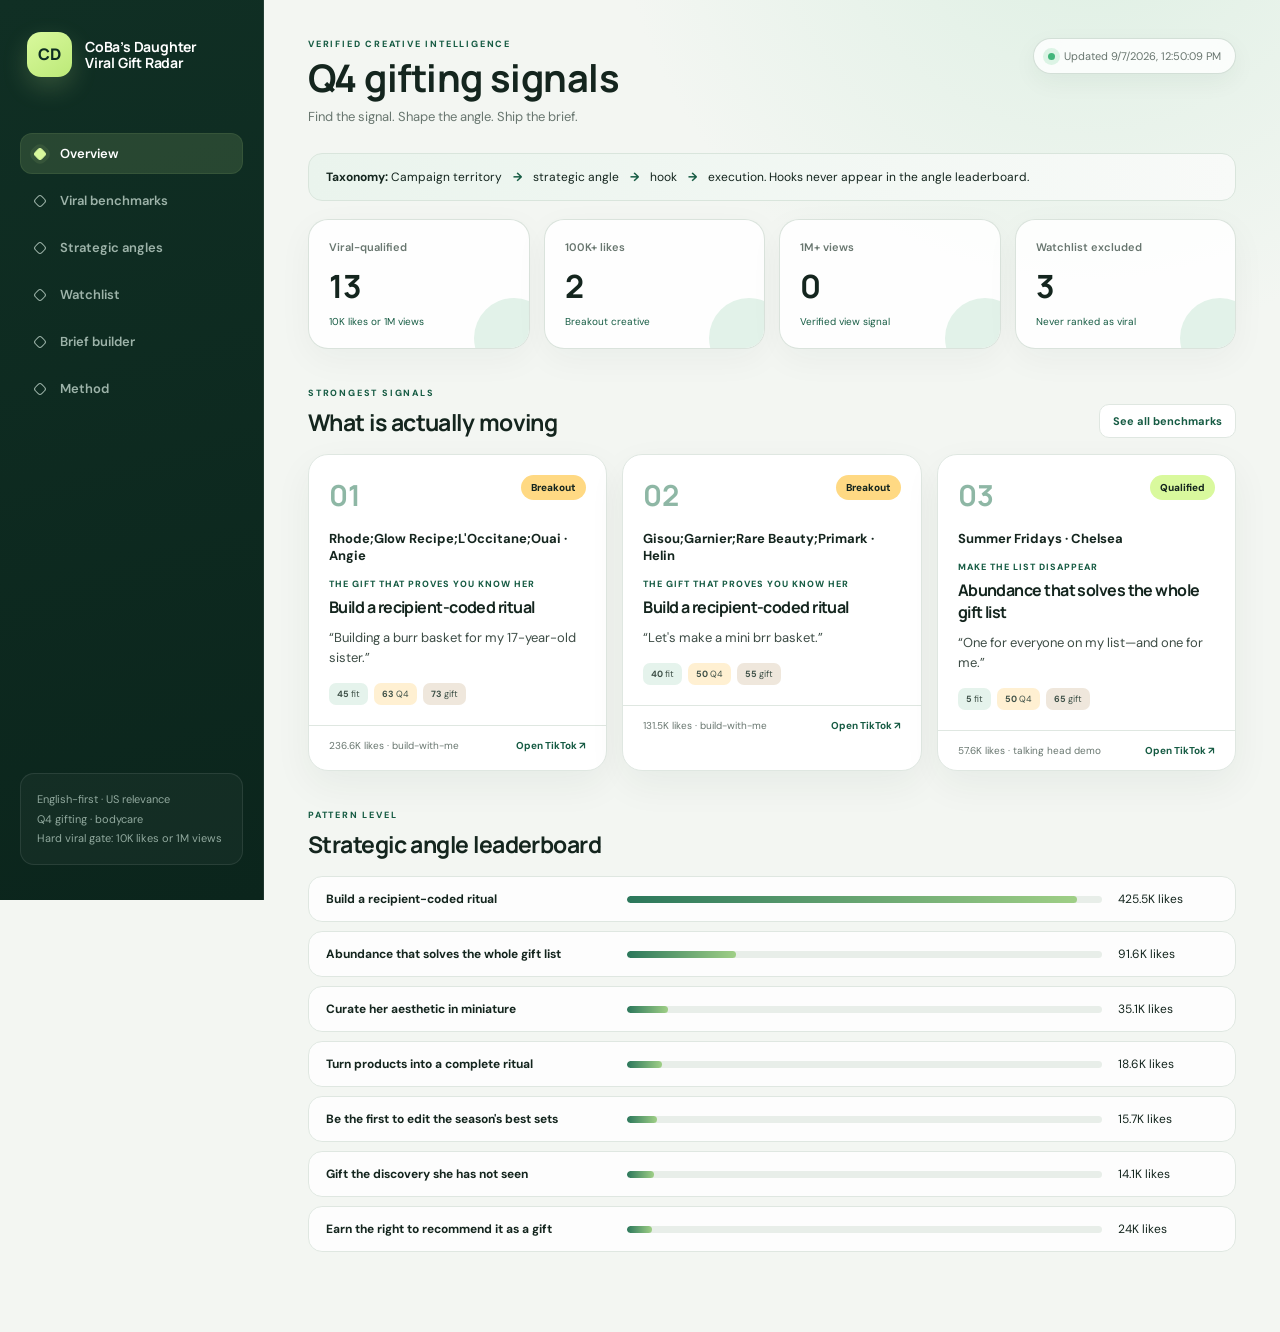
==== web/static/index.html @ 05025baf "Add all three CoBa gifting products" ====
<!doctype html>
<html lang="en">
<head>
  <meta charset="UTF-8"><meta name="viewport" content="width=device-width,initial-scale=1">
  <meta name="description" content="Verified Q4 gifting signals for CoBa's Daughter">
  <title>CoBa's Daughter Viral Gift Radar</title>
  <link rel="preconnect" href="https://fonts.googleapis.com"><link rel="preconnect" href="https://fonts.gstatic.com" crossorigin>
  <link href="https://fonts.googleapis.com/css2?family=DM+Sans:wght@400;500;600;700&family=Manrope:wght@500;600;700&display=swap" rel="stylesheet">
  <link rel="stylesheet" href="styles.css">
</head>
<body><div class="shell">
  <aside><div class="brand-mark"><span>CD</span><strong>CoBa’s Daughter<br>Viral Gift Radar</strong></div>
    <nav>
      <button class="nav-item active" data-view="overview">Overview</button>
      <button class="nav-item" data-view="videos">Viral benchmarks</button>
      <button class="nav-item" data-view="angles">Strategic angles</button>
      <button class="nav-item" data-view="watchlist">Watchlist</button>
      <button class="nav-item" data-view="briefs">Brief builder</button>
      <button class="nav-item" data-view="quality">Method</button>
    </nav>
    <p class="side-note">English-first · US relevance<br>Q4 gifting · bodycare<br>Hard viral gate: 10K likes or 1M views</p>
  </aside>
  <main><header><div><p class="eyebrow">Verified creative intelligence</p><h1 id="page-title">Q4 gifting signals</h1><p class="header-note">Find the signal. Shape the angle. Ship the brief.</p></div><div class="freshness"><span class="pulse"></span><span id="updated">Updating…</span></div></header>
    <div id="fixture-warning" class="warning hidden">Demo fixture data is active. Do not treat it as live evidence.</div>
    <section id="overview" class="view active">
      <div class="definition"><b>Taxonomy:</b> Campaign territory <span>→</span> strategic angle <span>→</span> hook <span>→</span> execution. Hooks never appear in the angle leaderboard.</div>
      <div id="kpis" class="kpis"></div>
      <div class="section-head"><div><p class="eyebrow">Strongest signals</p><h2>What is actually moving</h2></div><button class="ghost" data-go="videos">See all benchmarks</button></div>
      <div id="top-videos" class="video-grid"></div>
      <div class="section-head"><div><p class="eyebrow">Pattern level</p><h2>Strategic angle leaderboard</h2></div></div><div id="top-angles" class="angle-list"></div>
    </section>
    <section id="videos" class="view">
      <div class="toolbar"><input id="search" placeholder="Search brand, creator, territory, angle…"><select id="angle-filter"><option value="">All strategic angles</option></select></div>
      <div class="table-wrap"><table><thead><tr><th>Signal</th><th>Likes</th><th>Views</th><th>Brand / source</th><th>Campaign territory</th><th>Strategic angle</th><th>Hook</th><th>Execution</th><th>Fit</th><th>Q4</th></tr></thead><tbody id="video-rows"></tbody></table></div>
    </section>
    <section id="angles" class="view"><div class="section-head"><div><p class="eyebrow">Viral-qualified sources only</p><h2>Angles CoBa can adapt</h2></div></div><div id="angle-radar" class="radar-grid"></div></section>
    <section id="watchlist" class="view"><div class="warning">These posts are relevant references but did not reach 10K likes or 1M views. They are excluded from viral rankings and briefs.</div><div class="table-wrap"><table><thead><tr><th>Likes</th><th>Brand / source</th><th>Territory</th><th>Angle</th><th>Hook</th><th>Reason excluded</th></tr></thead><tbody id="watch-rows"></tbody></table></div></section>
    <section id="briefs" class="view"><div class="brief-layout"><div class="panel builder-controls"><p class="eyebrow">Brand-ready draft</p><h2>Build from a strategic angle</h2><p class="muted">Campaign-specific requirements are added only when the selected mode needs them.</p><label>Brief mode<select id="brief-mode"><option value="q4">Q4 gifting</option><option value="refill-aloe">Refill Aloe</option><option value="endless-aloe">Endless Summer · Aloe</option><option value="endless-coffee">Endless Summer · Coffee Scrub</option><option value="auto">Auto-detect from product</option></select></label><label>Product<select id="brief-product"><option value="exfoliate-3">Exfoliate &amp; Nourish · 3-Piece</option><option value="scrub-soothe-7">Scrub &amp; Soothe · 7-Piece</option><option value="bath-body-7">Bath &amp; Body Gift Basket · 7-Piece</option></select></label><div id="product-card" class="product-card"></div><label>Strategic angle<select id="brief-angle"></select></label><button id="generate-brief" class="primary">Generate creator brief</button><p class="microcopy">Output follows CoBa’s prior-brief format and uses native American English.</p></div><article id="brief-preview" class="brief-preview"><div class="empty-state"><span>✦</span><p>Choose one of the three official products and a strategic angle.</p></div></article></div></section>
    <section id="quality" class="view"><div class="section-head"><div><p class="eyebrow">Rules</p><h2>Evidence and qualification</h2></div></div><div id="quality-cards" class="quality-grid"></div><div class="panel method"><h3>Signal tiers</h3><p><b>Qualified:</b> 10K+ likes or 1M+ views. <b>Breakout:</b> 100K+ likes or 3M+ views. <b>Mega:</b> 1M+ likes or 10M+ views.</p><p>Opportunity score measures fit for CoBa’s Daughter. It cannot turn a below-threshold post into a viral benchmark.</p></div></section>
  </main>
</div><script src="data.js"></script><script src="app.js" defer></script></body></html>
---- web/static/styles.css ----
:root{
  --ink:#14251e;--muted:#68766f;--line:#dfe7e1;--paper:#f3f6f2;--surface:#fff;
  --green:#165b43;--deep:#0d2d22;--mint:#e2f2e9;--lime:#d9f99d;--amber:#ffd983;
  --shadow:0 20px 55px rgba(18,51,39,.08);--radius:20px
}
*{box-sizing:border-box}
html{scroll-behavior:smooth}
body{margin:0;background:radial-gradient(circle at 85% -10%,#dcefe2 0,transparent 26%),var(--paper);color:var(--ink);font-family:"DM Sans",Arial,sans-serif}
button,input,select{font:inherit}
.shell{display:grid;grid-template-columns:264px minmax(0,1fr);min-height:100vh}
aside{position:sticky;top:0;height:100vh;padding:28px 20px 24px;background:linear-gradient(165deg,#102f24 0%,#0b251c 100%);color:#fff;display:flex;flex-direction:column;border-right:1px solid rgba(255,255,255,.08)}
.brand-mark{display:flex;align-items:center;gap:13px;font-family:Manrope,sans-serif;line-height:1.12;padding:4px 7px}
.brand-mark span{display:grid;place-items:center;width:45px;height:45px;border-radius:14px;background:linear-gradient(145deg,var(--lime),#bce978);color:var(--deep);font-weight:800;box-shadow:0 10px 26px rgba(217,249,157,.18)}
.brand-mark strong{font-size:14px;letter-spacing:-.2px}
nav{display:grid;gap:6px;margin-top:52px}
.nav-item{position:relative;border:0;background:transparent;color:#9db3a9;text-align:left;padding:12px 14px 12px 40px;border-radius:12px;font-weight:600;font-size:13px;cursor:pointer;transition:.18s ease}
.nav-item:before{content:"";position:absolute;left:15px;top:50%;width:8px;height:8px;border:1.5px solid currentColor;border-radius:3px;transform:translateY(-50%) rotate(45deg)}
.nav-item:hover{color:#fff;background:rgba(255,255,255,.055)}
.nav-item.active{color:#fff;background:rgba(217,249,157,.12);box-shadow:inset 0 0 0 1px rgba(217,249,157,.08)}
.nav-item.active:before{background:var(--lime);border-color:var(--lime);box-shadow:0 0 0 4px rgba(217,249,157,.08)}
.side-note{margin-top:auto;padding:16px;border:1px solid rgba(255,255,255,.09);border-radius:14px;background:rgba(255,255,255,.035);color:#91a99e;font-size:11px;line-height:1.75}
main{padding:38px 44px 80px;max-width:1560px;width:100%;margin:auto}
header{display:flex;justify-content:space-between;align-items:flex-start;margin-bottom:28px}
h1,h2,h3{font-family:Manrope,sans-serif;margin:0;letter-spacing:-.55px}
h1{font-size:38px;line-height:1.1}h2{font-size:23px}h3{font-size:16px}
.header-note{margin:9px 0 0;color:var(--muted);font-size:13px}
.eyebrow{margin:0 0 7px;text-transform:uppercase;letter-spacing:1.8px;font-size:9px;font-weight:800;color:var(--green)}
.freshness{display:flex;align-items:center;gap:9px;background:rgba(255,255,255,.8);backdrop-filter:blur(12px);padding:10px 14px;border:1px solid rgba(207,220,211,.9);border-radius:999px;color:var(--muted);font-size:11px;box-shadow:0 8px 25px rgba(18,51,39,.05)}
.pulse{width:7px;height:7px;border-radius:50%;background:#42b67a;box-shadow:0 0 0 5px #dcf4e5}
.warning,.definition{padding:14px 17px;border-radius:14px;margin-bottom:18px;font-size:12px;line-height:1.5}
.warning{background:#fff7e3;border:1px solid #eedaa1;color:#6e5413}.definition{background:linear-gradient(90deg,#eaf4ed,#f8faf8);border:1px solid #d9e5dc}
.definition span{color:var(--green);font-weight:800;margin:0 8px}.hidden,.view{display:none}.view.active{display:block;animation:rise .28s ease both}@keyframes rise{from{opacity:0;transform:translateY(5px)}to{opacity:1;transform:none}}
.kpis{display:grid;grid-template-columns:repeat(4,minmax(0,1fr));gap:14px}
.kpi,.panel,.brief-preview,.quality-card{background:rgba(255,255,255,.88);border:1px solid rgba(216,226,219,.95);border-radius:var(--radius);padding:20px;box-shadow:0 10px 35px rgba(18,51,39,.045)}
.kpi{position:relative;overflow:hidden;min-height:128px}.kpi:after{content:"";position:absolute;right:-25px;bottom:-30px;width:80px;height:80px;border-radius:50%;background:var(--mint)}
.kpi .label{color:var(--muted);font-size:11px;font-weight:600}.kpi .value{position:relative;z-index:1;font:700 32px Manrope;margin-top:10px}.kpi .note{position:relative;z-index:1;font-size:10px;color:var(--green);margin-top:7px}
.section-head{display:flex;justify-content:space-between;align-items:end;margin:38px 0 16px}
.ghost,.copy-button{border:1px solid var(--line);background:#fff;border-radius:10px;padding:9px 13px;color:var(--green);font-size:11px;font-weight:700;cursor:pointer;transition:.18s ease}.ghost:hover,.copy-button:hover{border-color:#a9c4b7;transform:translateY(-1px)}
.video-grid{display:grid;grid-template-columns:repeat(3,minmax(0,1fr));gap:15px}
.video-card{background:var(--surface);border:1px solid var(--line);border-radius:var(--radius);overflow:hidden;box-shadow:0 14px 38px rgba(18,51,39,.055);transition:.22s ease}.video-card:hover{transform:translateY(-3px);box-shadow:var(--shadow)}
.card-top{padding:20px}.rank{font:700 29px Manrope;color:#8eb7a5}.score{float:right;background:var(--lime);padding:6px 10px;border-radius:999px;font-weight:800;font-size:10px}.tier-breakout,.tier-mega{background:var(--amber)}
.creator{font-weight:700;margin-top:15px;font-size:13px}.territory{color:var(--green);font-size:9px;font-weight:800;text-transform:uppercase;letter-spacing:1px;margin:14px 0 6px}.hook{font-size:13px;line-height:1.55;margin:10px 0;color:#3d4c45}
.score-row{display:flex;gap:6px;flex-wrap:wrap;margin-top:15px}.mini-score{padding:5px 8px;border-radius:7px;font-size:9px;background:#f0f3f1;color:#3f5148}.mini-score.fit{background:#e5f3ec}.mini-score.q4{background:#fff0d2}.mini-score.gift{background:#efe7dc}
.card-foot{display:flex;justify-content:space-between;align-items:center;border-top:1px solid var(--line);padding:13px 20px;color:var(--muted);font-size:10px}.card-foot a,.radar-card a,td a,.brief-preview a{color:var(--green);font-weight:700;text-decoration:none}
.angle-list{display:grid;gap:9px}.angle-row{display:grid;grid-template-columns:1.8fr 3fr 100px;gap:16px;align-items:center;background:rgba(255,255,255,.8);border:1px solid var(--line);padding:14px 17px;border-radius:14px;font-size:12px}.bar{height:7px;background:#e8eee9;border-radius:999px;overflow:hidden}.bar i{display:block;height:100%;background:linear-gradient(90deg,#2b775b,#9fcf86);border-radius:999px}
.toolbar{display:flex;gap:10px;margin-bottom:16px;padding:10px;background:rgba(255,255,255,.55);border:1px solid var(--line);border-radius:15px}.toolbar input,.toolbar select,label input,label select{width:100%;border:1px solid #d8e2db;background:#fff;padding:12px 13px;border-radius:11px;color:var(--ink);outline:0;transition:.18s}.toolbar input:focus,.toolbar select:focus,label input:focus,label select:focus{border-color:#74a88f;box-shadow:0 0 0 4px rgba(46,119,88,.08)}.toolbar input{min-width:360px}
.table-wrap{overflow:auto;background:#fff;border:1px solid var(--line);border-radius:17px;box-shadow:0 12px 35px rgba(18,51,39,.045)}table{border-collapse:separate;border-spacing:0;width:100%;font-size:11px;min-width:1200px}th{position:sticky;top:0;z-index:1;text-align:left;background:#18372c;color:#fff;padding:14px;white-space:nowrap;font-size:10px;letter-spacing:.2px}td{padding:14px;border-bottom:1px solid #e7ede9;vertical-align:top;line-height:1.45}tbody tr:hover td{background:#f8fbf8}
.radar-grid{display:grid;grid-template-columns:repeat(2,minmax(0,1fr));gap:15px}.radar-card{position:relative;background:#fff;border:1px solid var(--line);border-radius:var(--radius);padding:22px;overflow:hidden}.radar-card:after{content:"";position:absolute;right:-22px;top:-28px;width:90px;height:90px;border-radius:50%;background:linear-gradient(145deg,var(--mint),transparent)}.radar-card h3{position:relative;z-index:1;font-size:18px}
.brief-layout{display:grid;grid-template-columns:360px minmax(0,1fr);gap:20px;align-items:start}.builder-controls{position:sticky;top:24px;background:linear-gradient(160deg,#fff,#f7faf7)}.panel label{display:grid;gap:7px;margin-top:17px;font-size:11px;font-weight:700}.primary{width:100%;border:0;background:linear-gradient(135deg,#1c694e,#0f4a37);color:#fff;padding:13px;border-radius:11px;margin-top:19px;font-weight:700;cursor:pointer;box-shadow:0 10px 24px rgba(22,91,67,.18);transition:.18s}.primary:hover{transform:translateY(-1px);box-shadow:0 13px 28px rgba(22,91,67,.24)}.microcopy{font-size:10px;line-height:1.5;color:var(--muted);margin:13px 2px 0}
.product-card{margin-top:10px;padding:12px 13px;border:1px solid #dce7df;border-radius:12px;background:#f4f8f4}.product-card strong{display:block;font-size:12px}.product-card p{font-size:10px;line-height:1.45;color:var(--muted);margin:6px 0}.product-card a{font-size:10px;font-weight:700}
.brief-preview{min-height:570px;line-height:1.62;padding:28px 32px}.brief-preview h3{margin-top:24px;font-size:14px}.brief-preview li{margin:6px 0}.brief-top{display:flex;justify-content:space-between;gap:20px;padding-bottom:20px;border-bottom:1px solid var(--line);margin-bottom:24px}.empty-state{min-height:480px;display:grid;place-content:center;text-align:center;color:var(--muted)}.empty-state span{font-size:32px;color:#86b39f}.empty-state p{max-width:280px}.checklist{list-style:none;padding:0}.checklist li{position:relative;padding:9px 10px 9px 34px;background:#f7faf7;border-radius:9px}.checklist li:before{content:"✓";position:absolute;left:12px;color:var(--green);font-weight:800}
.muted{color:var(--muted)}.quality-grid{display:grid;grid-template-columns:repeat(3,minmax(0,1fr));gap:14px}.quality-card strong{font:700 21px Manrope;display:block;margin-bottom:7px;overflow-wrap:anywhere}.method{margin-top:16px;line-height:1.65}
@media(max-width:1100px){.shell{grid-template-columns:220px minmax(0,1fr)}main{padding:32px 28px}.kpis{grid-template-columns:repeat(2,1fr)}.video-grid{grid-template-columns:1fr 1fr}.brief-layout{grid-template-columns:300px 1fr}}
@media(max-width:780px){.shell{display:block}aside{position:relative;height:auto;padding:18px}.brand-mark{justify-content:center}nav{margin-top:18px;display:flex;overflow:auto}.nav-item{padding:10px 13px 10px 32px;white-space:nowrap}.nav-item:before{left:12px}.side-note{display:none}main{padding:26px 16px 60px}header{display:grid;gap:16px}h1{font-size:31px}.freshness{width:max-content}.video-grid,.quality-grid,.radar-grid{grid-template-columns:1fr}.brief-layout{grid-template-columns:1fr}.builder-controls{position:static}.toolbar{display:grid}.toolbar input{min-width:0}.angle-row{grid-template-columns:1fr}.brief-preview{padding:22px 18px}}
@media(max-width:480px){.kpis{grid-template-columns:1fr 1fr}.kpi{min-height:116px;padding:16px}.kpi .value{font-size:27px}.section-head{align-items:flex-start;gap:10px}.video-grid{grid-template-columns:1fr}.brief-top{display:grid}}
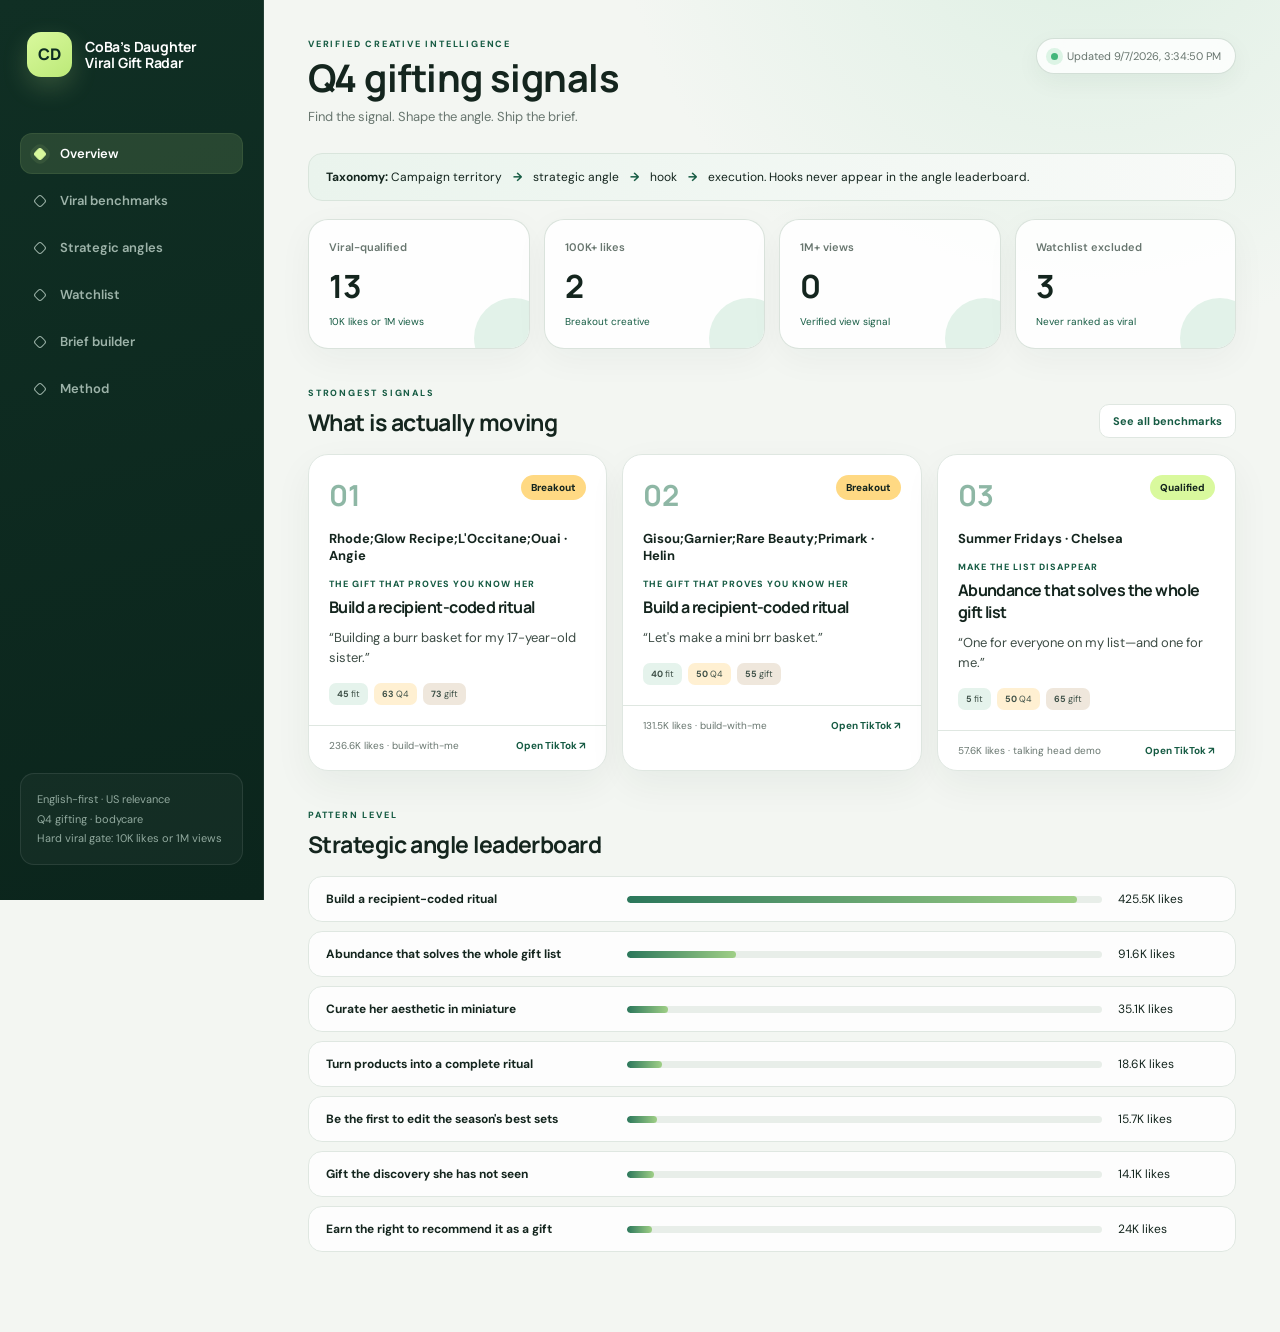
==== commit 458ef33f: "Make briefs angle-driven with current sound signals" ====
--- a/web/static/index.html
+++ b/web/static/index.html
@@ -35,7 +35,7 @@
     </section>
     <section id="angles" class="view"><div class="section-head"><div><p class="eyebrow">Viral-qualified sources only</p><h2>Angles CoBa can adapt</h2></div></div><div id="angle-radar" class="radar-grid"></div></section>
     <section id="watchlist" class="view"><div class="warning">These posts are relevant references but did not reach 10K likes or 1M views. They are excluded from viral rankings and briefs.</div><div class="table-wrap"><table><thead><tr><th>Likes</th><th>Brand / source</th><th>Territory</th><th>Angle</th><th>Hook</th><th>Reason excluded</th></tr></thead><tbody id="watch-rows"></tbody></table></div></section>
-    <section id="briefs" class="view"><div class="brief-layout"><div class="panel builder-controls"><p class="eyebrow">Brand-ready draft</p><h2>Build from a strategic angle</h2><p class="muted">Campaign-specific requirements are added only when the selected mode needs them.</p><label>Brief mode<select id="brief-mode"><option value="q4">Q4 gifting</option><option value="refill-aloe">Refill Aloe</option><option value="endless-aloe">Endless Summer · Aloe</option><option value="endless-coffee">Endless Summer · Coffee Scrub</option><option value="auto">Auto-detect from product</option></select></label><label>Product<select id="brief-product"><option value="exfoliate-3">Exfoliate &amp; Nourish · 3-Piece</option><option value="scrub-soothe-7">Scrub &amp; Soothe · 7-Piece</option><option value="bath-body-7">Bath &amp; Body Gift Basket · 7-Piece</option></select></label><div id="product-card" class="product-card"></div><label>Strategic angle<select id="brief-angle"></select></label><button id="generate-brief" class="primary">Generate creator brief</button><p class="microcopy">Output follows CoBa’s prior-brief format and uses native American English.</p></div><article id="brief-preview" class="brief-preview"><div class="empty-state"><span>✦</span><p>Choose one of the three official products and a strategic angle.</p></div></article></div></section>
+    <section id="briefs" class="view"><div class="brief-layout"><div class="panel builder-controls"><p class="eyebrow">Brand-ready draft</p><h2>Build from a strategic angle</h2><p class="muted">Campaign-specific requirements are added only when the selected mode needs them.</p><label>Brief mode<select id="brief-mode"><option value="q4">Q4 gifting</option><option value="refill-aloe">Refill Aloe</option><option value="endless-aloe">Endless Summer · Aloe</option><option value="endless-coffee">Endless Summer · Coffee Scrub</option><option value="auto">Auto-detect from product</option></select></label><label>Product<select id="brief-product"><option value="exfoliate-3">Exfoliate &amp; Nourish · 3-Piece</option><option value="scrub-soothe-7">Scrub &amp; Soothe · 7-Piece</option><option value="bath-body-7">Bath &amp; Body Gift Basket · 7-Piece</option></select></label><div id="product-card" class="product-card"></div><label>Strategic angle<select id="brief-angle"></select></label><div id="angle-play-card" class="product-card angle-play-card"></div><button id="generate-brief" class="primary">Generate viral-driven brief</button><p class="microcopy">The selected angle changes the format, first frame, story beats, hooks, edit rhythm and sound direction.</p></div><article id="brief-preview" class="brief-preview"><div class="empty-state"><span>✦</span><p>Choose one of the three official products and a strategic angle.</p></div></article></div></section>
     <section id="quality" class="view"><div class="section-head"><div><p class="eyebrow">Rules</p><h2>Evidence and qualification</h2></div></div><div id="quality-cards" class="quality-grid"></div><div class="panel method"><h3>Signal tiers</h3><p><b>Qualified:</b> 10K+ likes or 1M+ views. <b>Breakout:</b> 100K+ likes or 3M+ views. <b>Mega:</b> 1M+ likes or 10M+ views.</p><p>Opportunity score measures fit for CoBa’s Daughter. It cannot turn a below-threshold post into a viral benchmark.</p></div></section>
   </main>
 </div><script src="data.js"></script><script src="app.js" defer></script></body></html>
--- a/web/static/styles.css
+++ b/web/static/styles.css
@@ -48,6 +48,7 @@
 .radar-grid{display:grid;grid-template-columns:repeat(2,minmax(0,1fr));gap:15px}.radar-card{position:relative;background:#fff;border:1px solid var(--line);border-radius:var(--radius);padding:22px;overflow:hidden}.radar-card:after{content:"";position:absolute;right:-22px;top:-28px;width:90px;height:90px;border-radius:50%;background:linear-gradient(145deg,var(--mint),transparent)}.radar-card h3{position:relative;z-index:1;font-size:18px}
 .brief-layout{display:grid;grid-template-columns:360px minmax(0,1fr);gap:20px;align-items:start}.builder-controls{position:sticky;top:24px;background:linear-gradient(160deg,#fff,#f7faf7)}.panel label{display:grid;gap:7px;margin-top:17px;font-size:11px;font-weight:700}.primary{width:100%;border:0;background:linear-gradient(135deg,#1c694e,#0f4a37);color:#fff;padding:13px;border-radius:11px;margin-top:19px;font-weight:700;cursor:pointer;box-shadow:0 10px 24px rgba(22,91,67,.18);transition:.18s}.primary:hover{transform:translateY(-1px);box-shadow:0 13px 28px rgba(22,91,67,.24)}.microcopy{font-size:10px;line-height:1.5;color:var(--muted);margin:13px 2px 0}
 .product-card{margin-top:10px;padding:12px 13px;border:1px solid #dce7df;border-radius:12px;background:#f4f8f4}.product-card strong{display:block;font-size:12px}.product-card p{font-size:10px;line-height:1.45;color:var(--muted);margin:6px 0}.product-card a{font-size:10px;font-weight:700}
+.angle-play-card{background:linear-gradient(145deg,#eef7ec,#f8fbf7);border-color:#cfe1d4}.angle-play-card .microcopy{display:block;margin-top:7px;color:#385c4c}.viral-plan{padding:16px 18px;border:1px solid #d9e7dc;border-radius:14px;background:linear-gradient(145deg,#f3f9f3,#fff)}.viral-plan p{margin:7px 0}.sound-signal{display:inline-block;margin-left:6px;padding:2px 7px;border-radius:999px;background:#e0f1d5;color:#26563f;font-size:9px;font-weight:800}.rights-note{padding:11px 13px;border-left:3px solid #d6a84a;background:#fff8e8;color:#72591d;font-size:10px}
 .brief-preview{min-height:570px;line-height:1.62;padding:28px 32px}.brief-preview h3{margin-top:24px;font-size:14px}.brief-preview li{margin:6px 0}.brief-top{display:flex;justify-content:space-between;gap:20px;padding-bottom:20px;border-bottom:1px solid var(--line);margin-bottom:24px}.empty-state{min-height:480px;display:grid;place-content:center;text-align:center;color:var(--muted)}.empty-state span{font-size:32px;color:#86b39f}.empty-state p{max-width:280px}.checklist{list-style:none;padding:0}.checklist li{position:relative;padding:9px 10px 9px 34px;background:#f7faf7;border-radius:9px}.checklist li:before{content:"✓";position:absolute;left:12px;color:var(--green);font-weight:800}
 .muted{color:var(--muted)}.quality-grid{display:grid;grid-template-columns:repeat(3,minmax(0,1fr));gap:14px}.quality-card strong{font:700 21px Manrope;display:block;margin-bottom:7px;overflow-wrap:anywhere}.method{margin-top:16px;line-height:1.65}
 @media(max-width:1100px){.shell{grid-template-columns:220px minmax(0,1fr)}main{padding:32px 28px}.kpis{grid-template-columns:repeat(2,1fr)}.video-grid{grid-template-columns:1fr 1fr}.brief-layout{grid-template-columns:300px 1fr}}
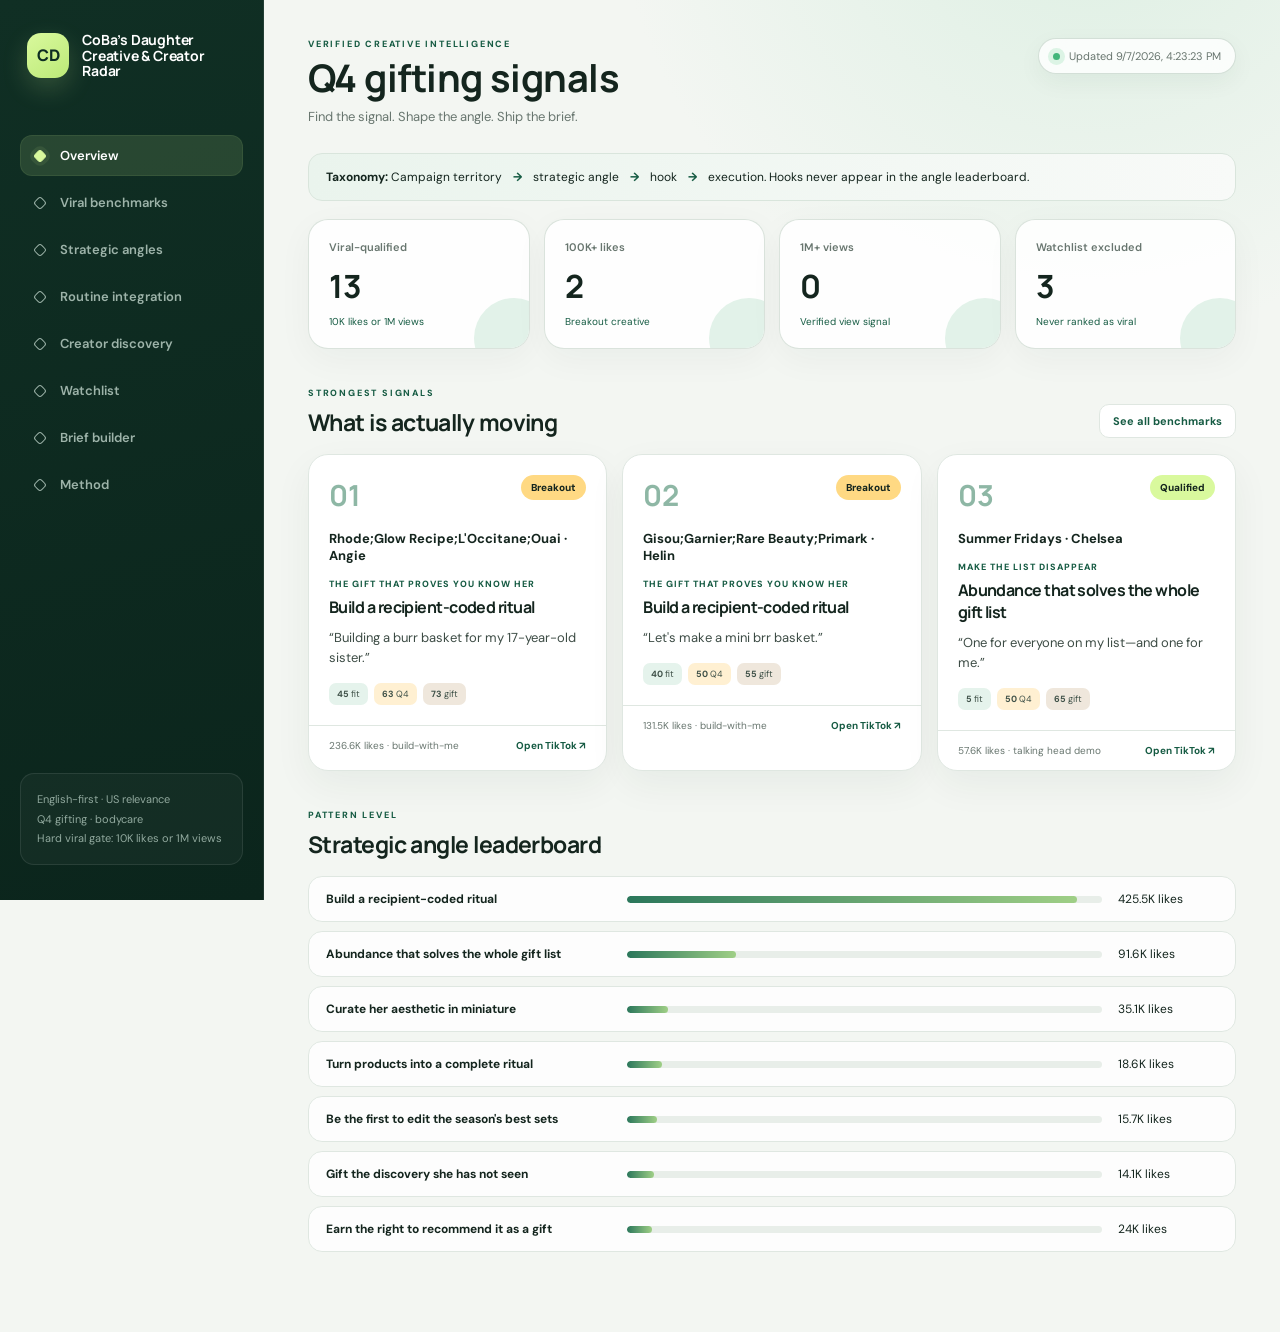
==== commit 481e5e34: "Add routine integration and creator discovery" ====
--- a/web/static/index.html
+++ b/web/static/index.html
@@ -3,17 +3,19 @@
 <head>
   <meta charset="UTF-8"><meta name="viewport" content="width=device-width,initial-scale=1">
   <meta name="description" content="Verified Q4 gifting signals for CoBa's Daughter">
-  <title>CoBa's Daughter Viral Gift Radar</title>
+  <title>CoBa's Daughter Creative &amp; Creator Radar</title>
   <link rel="preconnect" href="https://fonts.googleapis.com"><link rel="preconnect" href="https://fonts.gstatic.com" crossorigin>
   <link href="https://fonts.googleapis.com/css2?family=DM+Sans:wght@400;500;600;700&family=Manrope:wght@500;600;700&display=swap" rel="stylesheet">
   <link rel="stylesheet" href="styles.css">
 </head>
 <body><div class="shell">
-  <aside><div class="brand-mark"><span>CD</span><strong>CoBa’s Daughter<br>Viral Gift Radar</strong></div>
+  <aside><div class="brand-mark"><span>CD</span><strong>CoBa’s Daughter<br>Creative &amp; Creator Radar</strong></div>
     <nav>
       <button class="nav-item active" data-view="overview">Overview</button>
       <button class="nav-item" data-view="videos">Viral benchmarks</button>
       <button class="nav-item" data-view="angles">Strategic angles</button>
+      <button class="nav-item" data-view="routine">Routine integration</button>
+      <button class="nav-item" data-view="creators">Creator discovery</button>
       <button class="nav-item" data-view="watchlist">Watchlist</button>
       <button class="nav-item" data-view="briefs">Brief builder</button>
       <button class="nav-item" data-view="quality">Method</button>
@@ -34,8 +36,10 @@
       <div class="table-wrap"><table><thead><tr><th>Signal</th><th>Likes</th><th>Views</th><th>Brand / source</th><th>Campaign territory</th><th>Strategic angle</th><th>Hook</th><th>Execution</th><th>Fit</th><th>Q4</th></tr></thead><tbody id="video-rows"></tbody></table></div>
     </section>
     <section id="angles" class="view"><div class="section-head"><div><p class="eyebrow">Viral-qualified sources only</p><h2>Angles CoBa can adapt</h2></div></div><div id="angle-radar" class="radar-grid"></div></section>
+    <section id="routine" class="view"><div class="section-head"><div><p class="eyebrow">Evergreen creative lane</p><h2>Routine integration</h2></div><button class="ghost" data-go="briefs">Build this brief</button></div><div class="definition"><b>Angle:</b> make CoBa a credible step inside a real shower, shave or getting-ready behavior. Voice-over explains why; rising-music edits create instant visual desire.</div><div id="routine-grid" class="routine-grid"></div><div class="panel intern-playbook"><h3>Discovery seeds for the next scan</h3><div id="routine-seeds" class="tag-cloud"></div></div></section>
+    <section id="creators" class="view"><div class="section-head"><div><p class="eyebrow">Micro-creator research queue</p><h2>Creator discovery</h2></div><button id="download-creators" class="ghost">Download filtered CSV</button></div><div class="warning">“Likely ≤$200” is a planning estimate based on public signals—not a quoted rate. Confirm deliverables, usage and rate directly before booking.</div><div class="creator-toolbar"><input id="creator-search" placeholder="Search creator, location or style…"><label><input id="creator-us" type="checkbox" checked> US only</label><label>Max followers<select id="creator-followers"><option value="50000">50K</option><option value="100000">100K</option><option value="999999999">Any</option></select></label></div><div id="creator-kpis" class="kpis compact"></div><div class="table-wrap"><table class="creator-table"><thead><tr><th>Creator</th><th>Followers</th><th>Routine fit</th><th>Viral potential</th><th>Candid</th><th>US evidence</th><th>Budget likelihood</th><th>Evidence</th><th>Score / status</th></tr></thead><tbody id="creator-rows"></tbody></table></div><div class="panel intern-playbook"><h3>Intern verification workflow</h3><ol><li>Audit at least 3 recent comparable posts; record views, likes and comments.</li><li>Confirm US location from profile or reliable provider evidence—never infer it from accent or appearance.</li><li>Check whether the feed feels candid and whether recent posts are oversaturated with ads.</li><li>Use the profile contact route; do not copy personal contact details into this public tool.</li><li>Request an actual quote. Treat the under-$200 label as unconfirmed until the creator replies.</li></ol></div></section>
     <section id="watchlist" class="view"><div class="warning">These posts are relevant references but did not reach 10K likes or 1M views. They are excluded from viral rankings and briefs.</div><div class="table-wrap"><table><thead><tr><th>Likes</th><th>Brand / source</th><th>Territory</th><th>Angle</th><th>Hook</th><th>Reason excluded</th></tr></thead><tbody id="watch-rows"></tbody></table></div></section>
-    <section id="briefs" class="view"><div class="brief-layout"><div class="panel builder-controls"><p class="eyebrow">Brand-ready draft</p><h2>Build from a strategic angle</h2><p class="muted">Campaign-specific requirements are added only when the selected mode needs them.</p><label>Brief mode<select id="brief-mode"><option value="q4">Q4 gifting</option><option value="refill-aloe">Refill Aloe</option><option value="endless-aloe">Endless Summer · Aloe</option><option value="endless-coffee">Endless Summer · Coffee Scrub</option><option value="auto">Auto-detect from product</option></select></label><label>Product<select id="brief-product"><option value="exfoliate-3">Exfoliate &amp; Nourish · 3-Piece</option><option value="scrub-soothe-7">Scrub &amp; Soothe · 7-Piece</option><option value="bath-body-7">Bath &amp; Body Gift Basket · 7-Piece</option></select></label><div id="product-card" class="product-card"></div><label>Strategic angle<select id="brief-angle"></select></label><div id="angle-play-card" class="product-card angle-play-card"></div><button id="generate-brief" class="primary">Generate viral-driven brief</button><p class="microcopy">The selected angle changes the format, first frame, story beats, hooks, edit rhythm and sound direction.</p></div><article id="brief-preview" class="brief-preview"><div class="empty-state"><span>✦</span><p>Choose one of the three official products and a strategic angle.</p></div></article></div></section>
+    <section id="briefs" class="view"><div class="brief-layout"><div class="panel builder-controls"><p class="eyebrow">Brand-ready draft</p><h2>Build from a strategic angle</h2><p class="muted">Campaign-specific requirements are added only when the selected mode needs them.</p><label>Brief mode<select id="brief-mode"><option value="q4">Q4 gifting</option><option value="routine-vo">Routine integration · Voice-over</option><option value="routine-music">Routine integration · Trendy music</option><option value="refill-aloe">Refill Aloe</option><option value="endless-aloe">Endless Summer · Aloe</option><option value="endless-coffee">Endless Summer · Coffee Scrub</option><option value="auto">Auto-detect from product</option></select></label><label>Product<select id="brief-product"><option value="exfoliate-3">Exfoliate &amp; Nourish · 3-Piece</option><option value="scrub-soothe-7">Scrub &amp; Soothe · 7-Piece</option><option value="bath-body-7">Bath &amp; Body Gift Basket · 7-Piece</option></select></label><div id="product-card" class="product-card"></div><label>Strategic angle<select id="brief-angle"></select></label><div id="angle-play-card" class="product-card angle-play-card"></div><button id="generate-brief" class="primary">Generate viral-driven brief</button><p class="microcopy">The selected angle changes the format, first frame, story beats, hooks, edit rhythm and sound direction.</p></div><article id="brief-preview" class="brief-preview"><div class="empty-state"><span>✦</span><p>Choose one of the three official products and a strategic angle.</p></div></article></div></section>
     <section id="quality" class="view"><div class="section-head"><div><p class="eyebrow">Rules</p><h2>Evidence and qualification</h2></div></div><div id="quality-cards" class="quality-grid"></div><div class="panel method"><h3>Signal tiers</h3><p><b>Qualified:</b> 10K+ likes or 1M+ views. <b>Breakout:</b> 100K+ likes or 3M+ views. <b>Mega:</b> 1M+ likes or 10M+ views.</p><p>Opportunity score measures fit for CoBa’s Daughter. It cannot turn a below-threshold post into a viral benchmark.</p></div></section>
   </main>
 </div><script src="data.js"></script><script src="app.js" defer></script></body></html>
--- a/web/static/styles.css
+++ b/web/static/styles.css
@@ -46,11 +46,12 @@
 .toolbar{display:flex;gap:10px;margin-bottom:16px;padding:10px;background:rgba(255,255,255,.55);border:1px solid var(--line);border-radius:15px}.toolbar input,.toolbar select,label input,label select{width:100%;border:1px solid #d8e2db;background:#fff;padding:12px 13px;border-radius:11px;color:var(--ink);outline:0;transition:.18s}.toolbar input:focus,.toolbar select:focus,label input:focus,label select:focus{border-color:#74a88f;box-shadow:0 0 0 4px rgba(46,119,88,.08)}.toolbar input{min-width:360px}
 .table-wrap{overflow:auto;background:#fff;border:1px solid var(--line);border-radius:17px;box-shadow:0 12px 35px rgba(18,51,39,.045)}table{border-collapse:separate;border-spacing:0;width:100%;font-size:11px;min-width:1200px}th{position:sticky;top:0;z-index:1;text-align:left;background:#18372c;color:#fff;padding:14px;white-space:nowrap;font-size:10px;letter-spacing:.2px}td{padding:14px;border-bottom:1px solid #e7ede9;vertical-align:top;line-height:1.45}tbody tr:hover td{background:#f8fbf8}
 .radar-grid{display:grid;grid-template-columns:repeat(2,minmax(0,1fr));gap:15px}.radar-card{position:relative;background:#fff;border:1px solid var(--line);border-radius:var(--radius);padding:22px;overflow:hidden}.radar-card:after{content:"";position:absolute;right:-22px;top:-28px;width:90px;height:90px;border-radius:50%;background:linear-gradient(145deg,var(--mint),transparent)}.radar-card h3{position:relative;z-index:1;font-size:18px}
+.routine-grid{display:grid;grid-template-columns:repeat(2,minmax(0,1fr));gap:16px}.routine-card{background:#fff;border:1px solid var(--line);border-radius:var(--radius);padding:23px;box-shadow:0 14px 38px rgba(18,51,39,.05);line-height:1.55;font-size:12px}.routine-card h3{font-size:18px;margin:16px 0}.routine-card>a{color:var(--green);font-weight:800;text-decoration:none}.routine-meta{display:flex;justify-content:space-between;gap:12px;font-size:10px;color:var(--muted)}.routine-meta span{background:var(--mint);color:var(--green);padding:5px 8px;border-radius:999px;font-weight:800}.adaptation{padding:13px;border-radius:12px;background:#f2f7f3;margin:15px 0}.adaptation p{margin:5px 0 0}.intern-playbook{margin-top:18px;line-height:1.65}.tag-cloud{display:flex;flex-wrap:wrap;gap:8px;margin-top:13px}.tag-cloud span{padding:7px 10px;background:#eff4f0;border:1px solid var(--line);border-radius:999px;font-size:10px}.creator-toolbar{display:grid;grid-template-columns:minmax(260px,1fr) auto 180px;gap:12px;align-items:end;padding:12px;background:rgba(255,255,255,.7);border:1px solid var(--line);border-radius:15px;margin-bottom:15px}.creator-toolbar>input,.creator-toolbar select{width:100%;border:1px solid #d8e2db;background:#fff;padding:11px 12px;border-radius:10px}.creator-toolbar label{display:flex;align-items:center;gap:8px;font-size:11px;font-weight:700}.creator-toolbar label:last-child{display:grid}.creator-toolbar input[type=checkbox]{accent-color:var(--green)}.kpis.compact{margin-bottom:15px}.kpis.compact .kpi{min-height:100px;padding:15px}.kpis.compact .value{font-size:26px}.creator-table{min-width:1280px}.status{display:inline-block;margin-top:5px;padding:4px 7px;border-radius:999px;font-size:9px;font-weight:800}.status.ready{background:#dff2e6;color:#1c6648}.status.research{background:#fff0cf;color:#72591d}
 .brief-layout{display:grid;grid-template-columns:360px minmax(0,1fr);gap:20px;align-items:start}.builder-controls{position:sticky;top:24px;background:linear-gradient(160deg,#fff,#f7faf7)}.panel label{display:grid;gap:7px;margin-top:17px;font-size:11px;font-weight:700}.primary{width:100%;border:0;background:linear-gradient(135deg,#1c694e,#0f4a37);color:#fff;padding:13px;border-radius:11px;margin-top:19px;font-weight:700;cursor:pointer;box-shadow:0 10px 24px rgba(22,91,67,.18);transition:.18s}.primary:hover{transform:translateY(-1px);box-shadow:0 13px 28px rgba(22,91,67,.24)}.microcopy{font-size:10px;line-height:1.5;color:var(--muted);margin:13px 2px 0}
 .product-card{margin-top:10px;padding:12px 13px;border:1px solid #dce7df;border-radius:12px;background:#f4f8f4}.product-card strong{display:block;font-size:12px}.product-card p{font-size:10px;line-height:1.45;color:var(--muted);margin:6px 0}.product-card a{font-size:10px;font-weight:700}
 .angle-play-card{background:linear-gradient(145deg,#eef7ec,#f8fbf7);border-color:#cfe1d4}.angle-play-card .microcopy{display:block;margin-top:7px;color:#385c4c}.viral-plan{padding:16px 18px;border:1px solid #d9e7dc;border-radius:14px;background:linear-gradient(145deg,#f3f9f3,#fff)}.viral-plan p{margin:7px 0}.sound-signal{display:inline-block;margin-left:6px;padding:2px 7px;border-radius:999px;background:#e0f1d5;color:#26563f;font-size:9px;font-weight:800}.rights-note{padding:11px 13px;border-left:3px solid #d6a84a;background:#fff8e8;color:#72591d;font-size:10px}
 .brief-preview{min-height:570px;line-height:1.62;padding:28px 32px}.brief-preview h3{margin-top:24px;font-size:14px}.brief-preview li{margin:6px 0}.brief-top{display:flex;justify-content:space-between;gap:20px;padding-bottom:20px;border-bottom:1px solid var(--line);margin-bottom:24px}.empty-state{min-height:480px;display:grid;place-content:center;text-align:center;color:var(--muted)}.empty-state span{font-size:32px;color:#86b39f}.empty-state p{max-width:280px}.checklist{list-style:none;padding:0}.checklist li{position:relative;padding:9px 10px 9px 34px;background:#f7faf7;border-radius:9px}.checklist li:before{content:"✓";position:absolute;left:12px;color:var(--green);font-weight:800}
 .muted{color:var(--muted)}.quality-grid{display:grid;grid-template-columns:repeat(3,minmax(0,1fr));gap:14px}.quality-card strong{font:700 21px Manrope;display:block;margin-bottom:7px;overflow-wrap:anywhere}.method{margin-top:16px;line-height:1.65}
 @media(max-width:1100px){.shell{grid-template-columns:220px minmax(0,1fr)}main{padding:32px 28px}.kpis{grid-template-columns:repeat(2,1fr)}.video-grid{grid-template-columns:1fr 1fr}.brief-layout{grid-template-columns:300px 1fr}}
-@media(max-width:780px){.shell{display:block}aside{position:relative;height:auto;padding:18px}.brand-mark{justify-content:center}nav{margin-top:18px;display:flex;overflow:auto}.nav-item{padding:10px 13px 10px 32px;white-space:nowrap}.nav-item:before{left:12px}.side-note{display:none}main{padding:26px 16px 60px}header{display:grid;gap:16px}h1{font-size:31px}.freshness{width:max-content}.video-grid,.quality-grid,.radar-grid{grid-template-columns:1fr}.brief-layout{grid-template-columns:1fr}.builder-controls{position:static}.toolbar{display:grid}.toolbar input{min-width:0}.angle-row{grid-template-columns:1fr}.brief-preview{padding:22px 18px}}
+@media(max-width:780px){.shell{display:block}aside{position:relative;height:auto;padding:18px}.brand-mark{justify-content:center}nav{margin-top:18px;display:flex;overflow:auto}.nav-item{padding:10px 13px 10px 32px;white-space:nowrap}.nav-item:before{left:12px}.side-note{display:none}main{padding:26px 16px 60px}header{display:grid;gap:16px}h1{font-size:31px}.freshness{width:max-content}.video-grid,.quality-grid,.radar-grid,.routine-grid{grid-template-columns:1fr}.creator-toolbar{grid-template-columns:1fr}.brief-layout{grid-template-columns:1fr}.builder-controls{position:static}.toolbar{display:grid}.toolbar input{min-width:0}.angle-row{grid-template-columns:1fr}.brief-preview{padding:22px 18px}}
 @media(max-width:480px){.kpis{grid-template-columns:1fr 1fr}.kpi{min-height:116px;padding:16px}.kpi .value{font-size:27px}.section-head{align-items:flex-start;gap:10px}.video-grid{grid-template-columns:1fr}.brief-top{display:grid}}
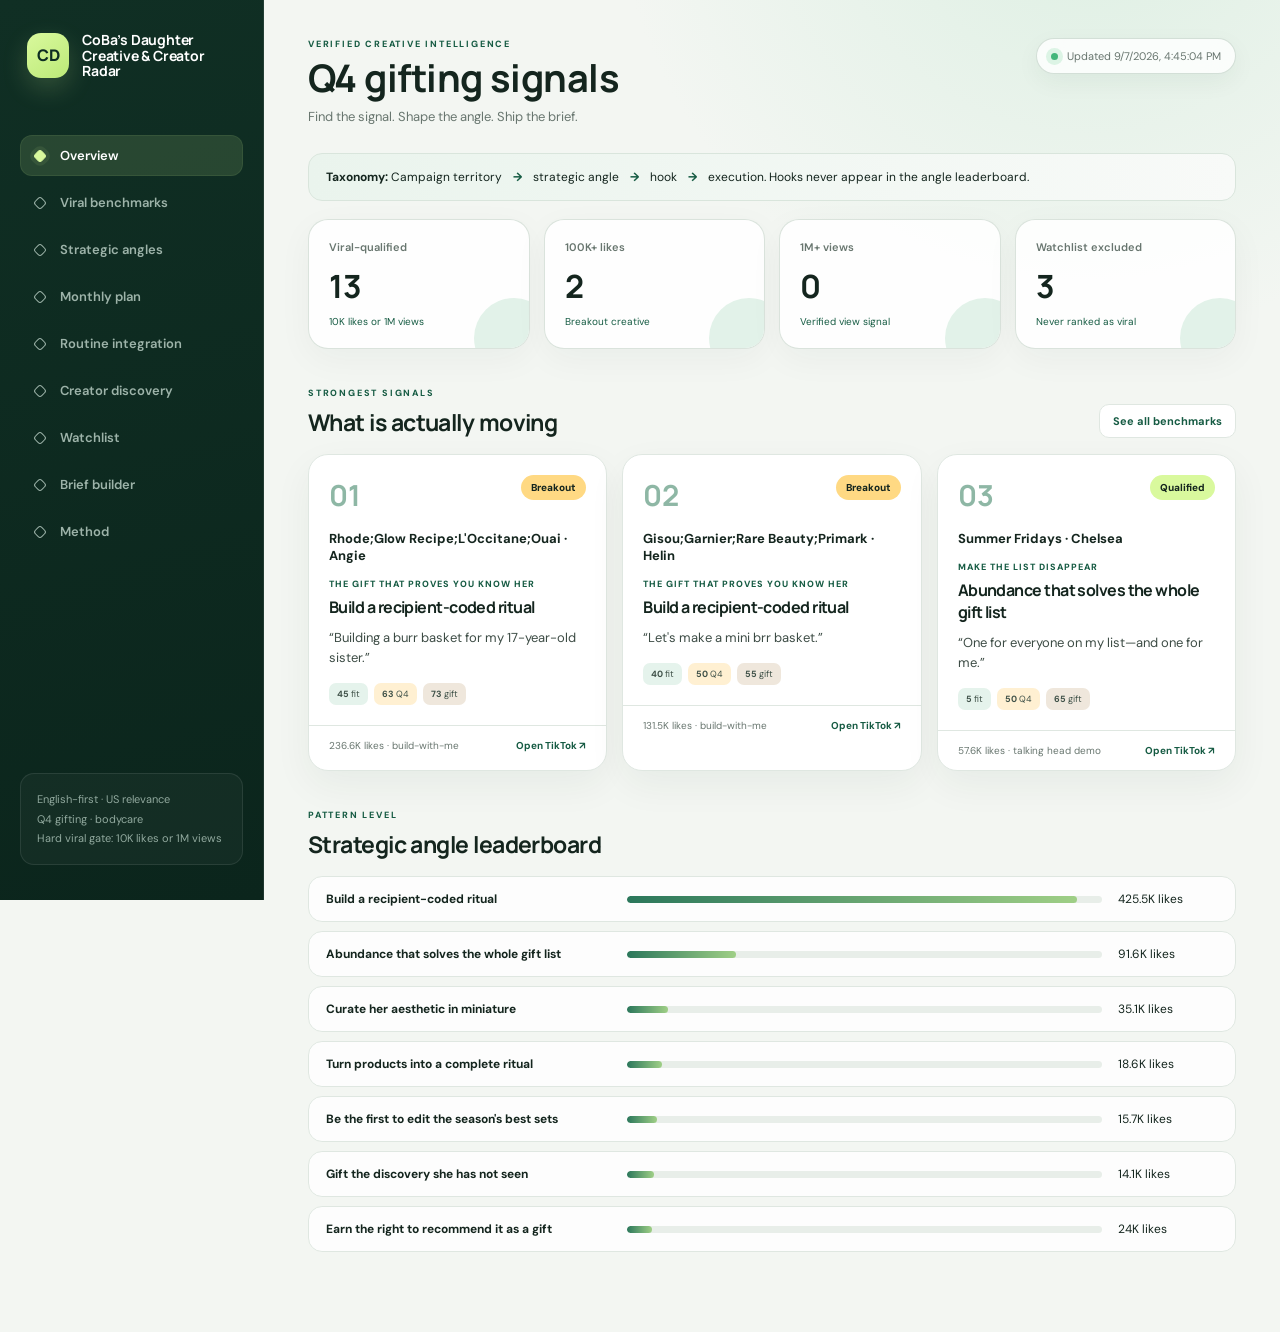
==== commit 5c2ec54e: "Make Q4 briefs month and owner aware" ====
--- a/web/static/index.html
+++ b/web/static/index.html
@@ -14,6 +14,7 @@
       <button class="nav-item active" data-view="overview">Overview</button>
       <button class="nav-item" data-view="videos">Viral benchmarks</button>
       <button class="nav-item" data-view="angles">Strategic angles</button>
+      <button class="nav-item" data-view="calendar">Monthly plan</button>
       <button class="nav-item" data-view="routine">Routine integration</button>
       <button class="nav-item" data-view="creators">Creator discovery</button>
       <button class="nav-item" data-view="watchlist">Watchlist</button>
@@ -36,10 +37,11 @@
       <div class="table-wrap"><table><thead><tr><th>Signal</th><th>Likes</th><th>Views</th><th>Brand / source</th><th>Campaign territory</th><th>Strategic angle</th><th>Hook</th><th>Execution</th><th>Fit</th><th>Q4</th></tr></thead><tbody id="video-rows"></tbody></table></div>
     </section>
     <section id="angles" class="view"><div class="section-head"><div><p class="eyebrow">Viral-qualified sources only</p><h2>Angles CoBa can adapt</h2></div></div><div id="angle-radar" class="radar-grid"></div></section>
+    <section id="calendar" class="view"><div class="section-head"><div><p class="eyebrow">September–December</p><h2>Monthly content architecture</h2></div><button class="ghost" data-go="briefs">Build a monthly brief</button></div><div class="definition"><b>Planning logic:</b> Evergreen buys volume and search all quarter. Occasions rises from 2 to 29 and changes the shape of the quarter.</div><div id="month-tabs" class="month-tabs"></div><div id="month-summary"></div><div class="section-head"><div><p class="eyebrow">Priority index</p><h2>Pillar potential by month</h2></div></div><div id="month-pillars" class="month-pillar-grid"></div><div class="section-head"><div><p class="eyebrow">Ownership</p><h2>Stream capacity and constraints</h2></div></div><div id="stream-grid" class="stream-grid"></div></section>
     <section id="routine" class="view"><div class="section-head"><div><p class="eyebrow">Evergreen creative lane</p><h2>Routine integration</h2></div><button class="ghost" data-go="briefs">Build this brief</button></div><div class="definition"><b>Angle:</b> make CoBa a credible step inside a real shower, shave or getting-ready behavior. Voice-over explains why; rising-music edits create instant visual desire.</div><div id="routine-grid" class="routine-grid"></div><div class="panel intern-playbook"><h3>Discovery seeds for the next scan</h3><div id="routine-seeds" class="tag-cloud"></div></div></section>
     <section id="creators" class="view"><div class="section-head"><div><p class="eyebrow">Micro-creator research queue</p><h2>Creator discovery</h2></div><button id="download-creators" class="ghost">Download filtered CSV</button></div><div class="warning">“Likely ≤$200” is a planning estimate based on public signals—not a quoted rate. Confirm deliverables, usage and rate directly before booking.</div><div class="creator-toolbar"><input id="creator-search" placeholder="Search creator, location or style…"><label><input id="creator-us" type="checkbox" checked> US only</label><label>Max followers<select id="creator-followers"><option value="50000">50K</option><option value="100000">100K</option><option value="999999999">Any</option></select></label></div><div id="creator-kpis" class="kpis compact"></div><div class="table-wrap"><table class="creator-table"><thead><tr><th>Creator</th><th>Followers</th><th>Routine fit</th><th>Viral potential</th><th>Candid</th><th>US evidence</th><th>Budget likelihood</th><th>Evidence</th><th>Score / status</th></tr></thead><tbody id="creator-rows"></tbody></table></div><div class="panel intern-playbook"><h3>Intern verification workflow</h3><ol><li>Audit at least 3 recent comparable posts; record views, likes and comments.</li><li>Confirm US location from profile or reliable provider evidence—never infer it from accent or appearance.</li><li>Check whether the feed feels candid and whether recent posts are oversaturated with ads.</li><li>Use the profile contact route; do not copy personal contact details into this public tool.</li><li>Request an actual quote. Treat the under-$200 label as unconfirmed until the creator replies.</li></ol></div></section>
     <section id="watchlist" class="view"><div class="warning">These posts are relevant references but did not reach 10K likes or 1M views. They are excluded from viral rankings and briefs.</div><div class="table-wrap"><table><thead><tr><th>Likes</th><th>Brand / source</th><th>Territory</th><th>Angle</th><th>Hook</th><th>Reason excluded</th></tr></thead><tbody id="watch-rows"></tbody></table></div></section>
-    <section id="briefs" class="view"><div class="brief-layout"><div class="panel builder-controls"><p class="eyebrow">Brand-ready draft</p><h2>Build from a strategic angle</h2><p class="muted">Campaign-specific requirements are added only when the selected mode needs them.</p><label>Brief mode<select id="brief-mode"><option value="q4">Q4 gifting</option><option value="routine-vo">Routine integration · Voice-over</option><option value="routine-music">Routine integration · Trendy music</option><option value="refill-aloe">Refill Aloe</option><option value="endless-aloe">Endless Summer · Aloe</option><option value="endless-coffee">Endless Summer · Coffee Scrub</option><option value="auto">Auto-detect from product</option></select></label><label>Product<select id="brief-product"><option value="exfoliate-3">Exfoliate &amp; Nourish · 3-Piece</option><option value="scrub-soothe-7">Scrub &amp; Soothe · 7-Piece</option><option value="bath-body-7">Bath &amp; Body Gift Basket · 7-Piece</option></select></label><div id="product-card" class="product-card"></div><label>Strategic angle<select id="brief-angle"></select></label><div id="angle-play-card" class="product-card angle-play-card"></div><button id="generate-brief" class="primary">Generate viral-driven brief</button><p class="microcopy">The selected angle changes the format, first frame, story beats, hooks, edit rhythm and sound direction.</p></div><article id="brief-preview" class="brief-preview"><div class="empty-state"><span>✦</span><p>Choose one of the three official products and a strategic angle.</p></div></article></div></section>
+    <section id="briefs" class="view"><div class="brief-layout"><div class="panel builder-controls"><p class="eyebrow">Brand-ready draft</p><h2>Build by month and owner</h2><p class="muted">Month controls gifting depth and CTA. Owner controls what can actually be produced.</p><label>Month<select id="brief-month"><option value="sep">September</option><option value="oct">October</option><option value="nov">November</option><option value="dec">December</option></select></label><label>Content owner<select id="brief-owner"><option value="louie">Louie · Amazon affiliate</option><option value="arie">Arie · TikTok Shop + Baskets</option><option value="kimie">Kimie · Carousel round-up</option><option value="intern">New intern · Reels / integration</option></select></label><label>Pillar<select id="brief-pillar"></select></label><label>Brief mode<select id="brief-mode"><option value="q4">Monthly Q4 plan</option><option value="routine-vo">Routine integration · Voice-over</option><option value="routine-music">Routine integration · Trendy music</option><option value="refill-aloe">Refill Aloe</option><option value="endless-aloe">Endless Summer · Aloe</option><option value="endless-coffee">Endless Summer · Coffee Scrub</option></select></label><label>Product<select id="brief-product"><option value="exfoliate-3">Exfoliate &amp; Nourish · 3-Piece</option><option value="scrub-soothe-7">Scrub &amp; Soothe · 7-Piece</option><option value="bath-body-7">Bath &amp; Body Gift Basket · 7-Piece</option></select></label><div id="product-card" class="product-card"></div><label>Strategic angle<select id="brief-angle"></select></label><div id="angle-play-card" class="product-card angle-play-card"></div><div id="brief-intelligence" class="brief-intelligence"></div><button id="generate-brief" class="primary">Generate monthly brief</button><p class="microcopy">The draft changes with month, pillar, product, owner constraints, reference evidence and viral-potential index.</p></div><article id="brief-preview" class="brief-preview"><div class="empty-state"><span>✦</span><p>Choose a month, owner, pillar, product and strategic angle.</p></div></article></div></section>
     <section id="quality" class="view"><div class="section-head"><div><p class="eyebrow">Rules</p><h2>Evidence and qualification</h2></div></div><div id="quality-cards" class="quality-grid"></div><div class="panel method"><h3>Signal tiers</h3><p><b>Qualified:</b> 10K+ likes or 1M+ views. <b>Breakout:</b> 100K+ likes or 3M+ views. <b>Mega:</b> 1M+ likes or 10M+ views.</p><p>Opportunity score measures fit for CoBa’s Daughter. It cannot turn a below-threshold post into a viral benchmark.</p></div></section>
   </main>
 </div><script src="data.js"></script><script src="app.js" defer></script></body></html>
--- a/web/static/styles.css
+++ b/web/static/styles.css
@@ -47,11 +47,12 @@
 .table-wrap{overflow:auto;background:#fff;border:1px solid var(--line);border-radius:17px;box-shadow:0 12px 35px rgba(18,51,39,.045)}table{border-collapse:separate;border-spacing:0;width:100%;font-size:11px;min-width:1200px}th{position:sticky;top:0;z-index:1;text-align:left;background:#18372c;color:#fff;padding:14px;white-space:nowrap;font-size:10px;letter-spacing:.2px}td{padding:14px;border-bottom:1px solid #e7ede9;vertical-align:top;line-height:1.45}tbody tr:hover td{background:#f8fbf8}
 .radar-grid{display:grid;grid-template-columns:repeat(2,minmax(0,1fr));gap:15px}.radar-card{position:relative;background:#fff;border:1px solid var(--line);border-radius:var(--radius);padding:22px;overflow:hidden}.radar-card:after{content:"";position:absolute;right:-22px;top:-28px;width:90px;height:90px;border-radius:50%;background:linear-gradient(145deg,var(--mint),transparent)}.radar-card h3{position:relative;z-index:1;font-size:18px}
 .routine-grid{display:grid;grid-template-columns:repeat(2,minmax(0,1fr));gap:16px}.routine-card{background:#fff;border:1px solid var(--line);border-radius:var(--radius);padding:23px;box-shadow:0 14px 38px rgba(18,51,39,.05);line-height:1.55;font-size:12px}.routine-card h3{font-size:18px;margin:16px 0}.routine-card>a{color:var(--green);font-weight:800;text-decoration:none}.routine-meta{display:flex;justify-content:space-between;gap:12px;font-size:10px;color:var(--muted)}.routine-meta span{background:var(--mint);color:var(--green);padding:5px 8px;border-radius:999px;font-weight:800}.adaptation{padding:13px;border-radius:12px;background:#f2f7f3;margin:15px 0}.adaptation p{margin:5px 0 0}.intern-playbook{margin-top:18px;line-height:1.65}.tag-cloud{display:flex;flex-wrap:wrap;gap:8px;margin-top:13px}.tag-cloud span{padding:7px 10px;background:#eff4f0;border:1px solid var(--line);border-radius:999px;font-size:10px}.creator-toolbar{display:grid;grid-template-columns:minmax(260px,1fr) auto 180px;gap:12px;align-items:end;padding:12px;background:rgba(255,255,255,.7);border:1px solid var(--line);border-radius:15px;margin-bottom:15px}.creator-toolbar>input,.creator-toolbar select{width:100%;border:1px solid #d8e2db;background:#fff;padding:11px 12px;border-radius:10px}.creator-toolbar label{display:flex;align-items:center;gap:8px;font-size:11px;font-weight:700}.creator-toolbar label:last-child{display:grid}.creator-toolbar input[type=checkbox]{accent-color:var(--green)}.kpis.compact{margin-bottom:15px}.kpis.compact .kpi{min-height:100px;padding:15px}.kpis.compact .value{font-size:26px}.creator-table{min-width:1280px}.status{display:inline-block;margin-top:5px;padding:4px 7px;border-radius:999px;font-size:9px;font-weight:800}.status.ready{background:#dff2e6;color:#1c6648}.status.research{background:#fff0cf;color:#72591d}
+.month-tabs{display:flex;gap:8px;margin-bottom:14px}.month-tabs button{border:1px solid var(--line);background:#fff;color:var(--muted);padding:9px 16px;border-radius:999px;font-weight:800;cursor:pointer}.month-tabs button.active{background:var(--deep);border-color:var(--deep);color:#fff}.month-hero{display:grid;grid-template-columns:1.15fr 1fr;gap:28px;padding:24px;border-radius:var(--radius);background:linear-gradient(145deg,#173c2f,#0d2d22);color:#fff;box-shadow:var(--shadow)}.month-hero p{line-height:1.6;color:#d9e7df}.month-hero .eyebrow{color:var(--lime)}.language-grid{display:grid;grid-template-columns:1fr 1fr;gap:12px;margin-top:12px}.language-grid>div{background:#fff;border:1px solid var(--line);padding:15px;border-radius:14px}.language-grid p{display:flex;flex-wrap:wrap;gap:6px;margin-bottom:0}.language-grid span{font-size:9px;background:#edf5ee;padding:5px 8px;border-radius:999px}.language-grid>div:last-child span{background:#fff0e2}.month-pillar-grid{display:grid;grid-template-columns:repeat(5,minmax(0,1fr));gap:12px}.pillar-card,.stream-card{background:#fff;border:1px solid var(--line);border-radius:16px;padding:17px}.pillar-card h3{font-size:14px;min-height:42px}.potential{display:flex;align-items:baseline;gap:4px}.potential b{font:700 28px Manrope;color:var(--green)}.potential span,.pillar-card small,.stream-card small{font-size:9px;color:var(--muted);line-height:1.5}.score-track{height:6px;background:#e9efeb;border-radius:999px;margin:14px 0 8px;overflow:hidden}.score-track i{display:block;height:100%;background:linear-gradient(90deg,#2e7257,#c2ec83);border-radius:999px}.stream-grid{display:grid;grid-template-columns:repeat(4,minmax(0,1fr));gap:12px}.stream-card{display:grid;gap:7px}.stream-card span{font-size:10px;color:var(--green);font-weight:700}.stream-card p{font-size:11px;line-height:1.5;margin:4px 0}.brief-intelligence{display:grid;grid-template-columns:repeat(3,1fr);gap:7px;margin-top:14px}.brief-intelligence div{background:#eef5ef;border-radius:10px;padding:9px}.brief-intelligence span{display:block;color:var(--muted);font-size:8px}.brief-intelligence b{font-size:13px}.brief-intelligence p{grid-column:1/-1;font-size:9px;color:var(--muted);line-height:1.4;margin:2px}
 .brief-layout{display:grid;grid-template-columns:360px minmax(0,1fr);gap:20px;align-items:start}.builder-controls{position:sticky;top:24px;background:linear-gradient(160deg,#fff,#f7faf7)}.panel label{display:grid;gap:7px;margin-top:17px;font-size:11px;font-weight:700}.primary{width:100%;border:0;background:linear-gradient(135deg,#1c694e,#0f4a37);color:#fff;padding:13px;border-radius:11px;margin-top:19px;font-weight:700;cursor:pointer;box-shadow:0 10px 24px rgba(22,91,67,.18);transition:.18s}.primary:hover{transform:translateY(-1px);box-shadow:0 13px 28px rgba(22,91,67,.24)}.microcopy{font-size:10px;line-height:1.5;color:var(--muted);margin:13px 2px 0}
 .product-card{margin-top:10px;padding:12px 13px;border:1px solid #dce7df;border-radius:12px;background:#f4f8f4}.product-card strong{display:block;font-size:12px}.product-card p{font-size:10px;line-height:1.45;color:var(--muted);margin:6px 0}.product-card a{font-size:10px;font-weight:700}
 .angle-play-card{background:linear-gradient(145deg,#eef7ec,#f8fbf7);border-color:#cfe1d4}.angle-play-card .microcopy{display:block;margin-top:7px;color:#385c4c}.viral-plan{padding:16px 18px;border:1px solid #d9e7dc;border-radius:14px;background:linear-gradient(145deg,#f3f9f3,#fff)}.viral-plan p{margin:7px 0}.sound-signal{display:inline-block;margin-left:6px;padding:2px 7px;border-radius:999px;background:#e0f1d5;color:#26563f;font-size:9px;font-weight:800}.rights-note{padding:11px 13px;border-left:3px solid #d6a84a;background:#fff8e8;color:#72591d;font-size:10px}
 .brief-preview{min-height:570px;line-height:1.62;padding:28px 32px}.brief-preview h3{margin-top:24px;font-size:14px}.brief-preview li{margin:6px 0}.brief-top{display:flex;justify-content:space-between;gap:20px;padding-bottom:20px;border-bottom:1px solid var(--line);margin-bottom:24px}.empty-state{min-height:480px;display:grid;place-content:center;text-align:center;color:var(--muted)}.empty-state span{font-size:32px;color:#86b39f}.empty-state p{max-width:280px}.checklist{list-style:none;padding:0}.checklist li{position:relative;padding:9px 10px 9px 34px;background:#f7faf7;border-radius:9px}.checklist li:before{content:"✓";position:absolute;left:12px;color:var(--green);font-weight:800}
 .muted{color:var(--muted)}.quality-grid{display:grid;grid-template-columns:repeat(3,minmax(0,1fr));gap:14px}.quality-card strong{font:700 21px Manrope;display:block;margin-bottom:7px;overflow-wrap:anywhere}.method{margin-top:16px;line-height:1.65}
-@media(max-width:1100px){.shell{grid-template-columns:220px minmax(0,1fr)}main{padding:32px 28px}.kpis{grid-template-columns:repeat(2,1fr)}.video-grid{grid-template-columns:1fr 1fr}.brief-layout{grid-template-columns:300px 1fr}}
-@media(max-width:780px){.shell{display:block}aside{position:relative;height:auto;padding:18px}.brand-mark{justify-content:center}nav{margin-top:18px;display:flex;overflow:auto}.nav-item{padding:10px 13px 10px 32px;white-space:nowrap}.nav-item:before{left:12px}.side-note{display:none}main{padding:26px 16px 60px}header{display:grid;gap:16px}h1{font-size:31px}.freshness{width:max-content}.video-grid,.quality-grid,.radar-grid,.routine-grid{grid-template-columns:1fr}.creator-toolbar{grid-template-columns:1fr}.brief-layout{grid-template-columns:1fr}.builder-controls{position:static}.toolbar{display:grid}.toolbar input{min-width:0}.angle-row{grid-template-columns:1fr}.brief-preview{padding:22px 18px}}
+@media(max-width:1100px){.shell{grid-template-columns:220px minmax(0,1fr)}main{padding:32px 28px}.kpis{grid-template-columns:repeat(2,1fr)}.video-grid{grid-template-columns:1fr 1fr}.month-pillar-grid{grid-template-columns:repeat(3,1fr)}.stream-grid{grid-template-columns:repeat(2,1fr)}.brief-layout{grid-template-columns:300px 1fr}}
+@media(max-width:780px){.shell{display:block}aside{position:relative;height:auto;padding:18px}.brand-mark{justify-content:center}nav{margin-top:18px;display:flex;overflow:auto}.nav-item{padding:10px 13px 10px 32px;white-space:nowrap}.nav-item:before{left:12px}.side-note{display:none}main{padding:26px 16px 60px}header{display:grid;gap:16px}h1{font-size:31px}.freshness{width:max-content}.video-grid,.quality-grid,.radar-grid,.routine-grid,.month-pillar-grid,.stream-grid,.month-hero,.language-grid{grid-template-columns:1fr}.creator-toolbar{grid-template-columns:1fr}.brief-layout{grid-template-columns:1fr}.builder-controls{position:static}.toolbar{display:grid}.toolbar input{min-width:0}.angle-row{grid-template-columns:1fr}.brief-preview{padding:22px 18px}}
 @media(max-width:480px){.kpis{grid-template-columns:1fr 1fr}.kpi{min-height:116px;padding:16px}.kpi .value{font-size:27px}.section-head{align-items:flex-start;gap:10px}.video-grid{grid-template-columns:1fr}.brief-top{display:grid}}
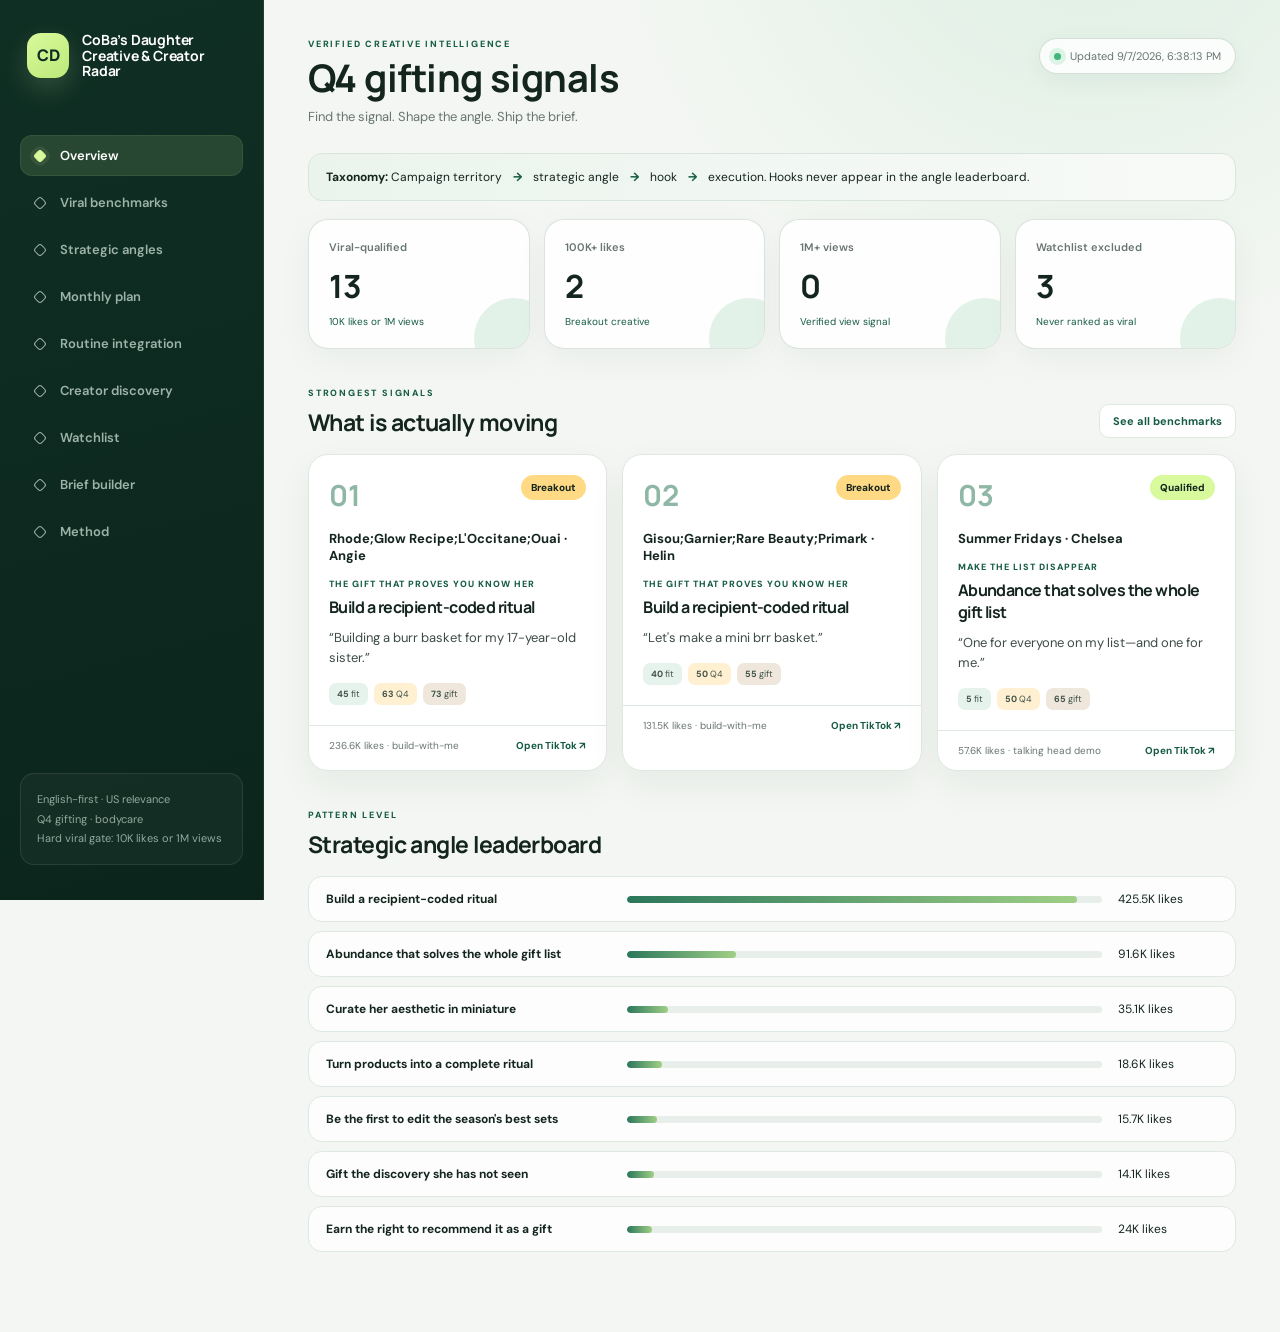
==== commit 3ff278b7: "Add continuous TikTok creator scout" ====
--- a/web/static/index.html
+++ b/web/static/index.html
@@ -39,7 +39,7 @@
     <section id="angles" class="view"><div class="section-head"><div><p class="eyebrow">Viral-qualified sources only</p><h2>Angles CoBa can adapt</h2></div></div><div id="angle-radar" class="radar-grid"></div></section>
     <section id="calendar" class="view"><div class="section-head"><div><p class="eyebrow">September–December</p><h2>Monthly content architecture</h2></div><button class="ghost" data-go="briefs">Build a monthly brief</button></div><div class="definition"><b>Planning logic:</b> Evergreen buys volume and search all quarter. Occasions rises from 2 to 29 and changes the shape of the quarter.</div><div id="month-tabs" class="month-tabs"></div><div id="month-summary"></div><div class="section-head"><div><p class="eyebrow">Priority index</p><h2>Pillar potential by month</h2></div></div><div id="month-pillars" class="month-pillar-grid"></div><div class="section-head"><div><p class="eyebrow">Ownership</p><h2>Stream capacity and constraints</h2></div></div><div id="stream-grid" class="stream-grid"></div></section>
     <section id="routine" class="view"><div class="section-head"><div><p class="eyebrow">Evergreen creative lane</p><h2>Routine integration</h2></div><button class="ghost" data-go="briefs">Build this brief</button></div><div class="definition"><b>Angle:</b> make CoBa a credible step inside a real shower, shave or getting-ready behavior. Voice-over explains why; rising-music edits create instant visual desire.</div><div id="routine-grid" class="routine-grid"></div><div class="panel intern-playbook"><h3>Discovery seeds for the next scan</h3><div id="routine-seeds" class="tag-cloud"></div></div></section>
-    <section id="creators" class="view"><div class="section-head"><div><p class="eyebrow">Micro-creator research queue</p><h2>Creator discovery</h2></div><button id="download-creators" class="ghost">Download filtered CSV</button></div><div class="warning">“Likely ≤$200” is a planning estimate based on public signals—not a quoted rate. Confirm deliverables, usage and rate directly before booking.</div><div class="creator-toolbar"><input id="creator-search" placeholder="Search creator, location or style…"><label><input id="creator-us" type="checkbox" checked> US only</label><label>Max followers<select id="creator-followers"><option value="50000">50K</option><option value="100000">100K</option><option value="999999999">Any</option></select></label></div><div id="creator-kpis" class="kpis compact"></div><div class="table-wrap"><table class="creator-table"><thead><tr><th>Creator</th><th>Followers</th><th>Routine fit</th><th>Viral potential</th><th>Candid</th><th>US evidence</th><th>Budget likelihood</th><th>Evidence</th><th>Score / status</th></tr></thead><tbody id="creator-rows"></tbody></table></div><div class="panel intern-playbook"><h3>Intern verification workflow</h3><ol><li>Audit at least 3 recent comparable posts; record views, likes and comments.</li><li>Confirm US location from profile or reliable provider evidence—never infer it from accent or appearance.</li><li>Check whether the feed feels candid and whether recent posts are oversaturated with ads.</li><li>Use the profile contact route; do not copy personal contact details into this public tool.</li><li>Request an actual quote. Treat the under-$200 label as unconfirmed until the creator replies.</li></ol></div></section>
+    <section id="creators" class="view"><div class="section-head"><div><p class="eyebrow">Continuous micro-creator scout</p><h2>Creator discovery</h2></div><button id="download-creators" class="ghost">Download filtered CSV</button></div><div id="scout-status"></div><div class="warning">“Likely ≤$200” is a planning estimate based on public signals—not a quoted rate. Confirm deliverables, usage and rate directly before booking.</div><div class="creator-toolbar"><input id="creator-search" placeholder="Search creator, location or style…"><label><input id="creator-us" type="checkbox" checked> US only</label><label>Max followers<select id="creator-followers"><option value="50000">50K</option><option value="100000">100K</option><option value="999999999">Any</option></select></label></div><div id="creator-kpis" class="kpis compact"></div><div class="table-wrap"><table class="creator-table"><thead><tr><th>Creator</th><th>Followers</th><th>Routine fit</th><th>Viral potential</th><th>Candid</th><th>US evidence</th><th>Budget likelihood</th><th>Evidence</th><th>Score / status</th></tr></thead><tbody id="creator-rows"></tbody></table></div><div class="panel intern-playbook"><h3>Intern verification workflow</h3><ol><li>The scout searches month-aware bodycare and gifting terms, then expands promising profiles.</li><li>Audit at least 3 recent comparable posts; metrics are refreshed each scout run.</li><li>Confirm US location from profile or reliable provider evidence—never infer it from accent or appearance.</li><li>Check whether the feed feels candid and whether recent posts are oversaturated with ads.</li><li>Request an actual quote. Treat the under-$200 label as unconfirmed until the creator replies.</li></ol></div></section>
     <section id="watchlist" class="view"><div class="warning">These posts are relevant references but did not reach 10K likes or 1M views. They are excluded from viral rankings and briefs.</div><div class="table-wrap"><table><thead><tr><th>Likes</th><th>Brand / source</th><th>Territory</th><th>Angle</th><th>Hook</th><th>Reason excluded</th></tr></thead><tbody id="watch-rows"></tbody></table></div></section>
     <section id="briefs" class="view"><div class="brief-layout"><div class="panel builder-controls"><p class="eyebrow">Brand-ready draft</p><h2>Build by month and owner</h2><p class="muted">Month controls gifting depth and CTA. Owner controls what can actually be produced.</p><label>Month<select id="brief-month"><option value="sep">September</option><option value="oct">October</option><option value="nov">November</option><option value="dec">December</option></select></label><label>Content owner<select id="brief-owner"><option value="louie">Louie · Amazon affiliate</option><option value="arie">Arie · TikTok Shop + Baskets</option><option value="kimie">Kimie · Carousel round-up</option><option value="intern">New intern · Reels / integration</option></select></label><label>Pillar<select id="brief-pillar"></select></label><label>Brief mode<select id="brief-mode"><option value="q4">Monthly Q4 plan</option><option value="routine-vo">Routine integration · Voice-over</option><option value="routine-music">Routine integration · Trendy music</option><option value="refill-aloe">Refill Aloe</option><option value="endless-aloe">Endless Summer · Aloe</option><option value="endless-coffee">Endless Summer · Coffee Scrub</option></select></label><label>Product<select id="brief-product"><option value="exfoliate-3">Exfoliate &amp; Nourish · 3-Piece</option><option value="scrub-soothe-7">Scrub &amp; Soothe · 7-Piece</option><option value="bath-body-7">Bath &amp; Body Gift Basket · 7-Piece</option></select></label><div id="product-card" class="product-card"></div><label>Strategic angle<select id="brief-angle"></select></label><div id="angle-play-card" class="product-card angle-play-card"></div><div id="brief-intelligence" class="brief-intelligence"></div><button id="generate-brief" class="primary">Generate monthly brief</button><p class="microcopy">The draft changes with month, pillar, product, owner constraints, reference evidence and viral-potential index.</p></div><article id="brief-preview" class="brief-preview"><div class="empty-state"><span>✦</span><p>Choose a month, owner, pillar, product and strategic angle.</p></div></article></div></section>
     <section id="quality" class="view"><div class="section-head"><div><p class="eyebrow">Rules</p><h2>Evidence and qualification</h2></div></div><div id="quality-cards" class="quality-grid"></div><div class="panel method"><h3>Signal tiers</h3><p><b>Qualified:</b> 10K+ likes or 1M+ views. <b>Breakout:</b> 100K+ likes or 3M+ views. <b>Mega:</b> 1M+ likes or 10M+ views.</p><p>Opportunity score measures fit for CoBa’s Daughter. It cannot turn a below-threshold post into a viral benchmark.</p></div></section>
--- a/web/static/styles.css
+++ b/web/static/styles.css
@@ -47,6 +47,7 @@
 .table-wrap{overflow:auto;background:#fff;border:1px solid var(--line);border-radius:17px;box-shadow:0 12px 35px rgba(18,51,39,.045)}table{border-collapse:separate;border-spacing:0;width:100%;font-size:11px;min-width:1200px}th{position:sticky;top:0;z-index:1;text-align:left;background:#18372c;color:#fff;padding:14px;white-space:nowrap;font-size:10px;letter-spacing:.2px}td{padding:14px;border-bottom:1px solid #e7ede9;vertical-align:top;line-height:1.45}tbody tr:hover td{background:#f8fbf8}
 .radar-grid{display:grid;grid-template-columns:repeat(2,minmax(0,1fr));gap:15px}.radar-card{position:relative;background:#fff;border:1px solid var(--line);border-radius:var(--radius);padding:22px;overflow:hidden}.radar-card:after{content:"";position:absolute;right:-22px;top:-28px;width:90px;height:90px;border-radius:50%;background:linear-gradient(145deg,var(--mint),transparent)}.radar-card h3{position:relative;z-index:1;font-size:18px}
 .routine-grid{display:grid;grid-template-columns:repeat(2,minmax(0,1fr));gap:16px}.routine-card{background:#fff;border:1px solid var(--line);border-radius:var(--radius);padding:23px;box-shadow:0 14px 38px rgba(18,51,39,.05);line-height:1.55;font-size:12px}.routine-card h3{font-size:18px;margin:16px 0}.routine-card>a{color:var(--green);font-weight:800;text-decoration:none}.routine-meta{display:flex;justify-content:space-between;gap:12px;font-size:10px;color:var(--muted)}.routine-meta span{background:var(--mint);color:var(--green);padding:5px 8px;border-radius:999px;font-weight:800}.adaptation{padding:13px;border-radius:12px;background:#f2f7f3;margin:15px 0}.adaptation p{margin:5px 0 0}.intern-playbook{margin-top:18px;line-height:1.65}.tag-cloud{display:flex;flex-wrap:wrap;gap:8px;margin-top:13px}.tag-cloud span{padding:7px 10px;background:#eff4f0;border:1px solid var(--line);border-radius:999px;font-size:10px}.creator-toolbar{display:grid;grid-template-columns:minmax(260px,1fr) auto 180px;gap:12px;align-items:end;padding:12px;background:rgba(255,255,255,.7);border:1px solid var(--line);border-radius:15px;margin-bottom:15px}.creator-toolbar>input,.creator-toolbar select{width:100%;border:1px solid #d8e2db;background:#fff;padding:11px 12px;border-radius:10px}.creator-toolbar label{display:flex;align-items:center;gap:8px;font-size:11px;font-weight:700}.creator-toolbar label:last-child{display:grid}.creator-toolbar input[type=checkbox]{accent-color:var(--green)}.kpis.compact{margin-bottom:15px}.kpis.compact .kpi{min-height:100px;padding:15px}.kpis.compact .value{font-size:26px}.creator-table{min-width:1280px}.status{display:inline-block;margin-top:5px;padding:4px 7px;border-radius:999px;font-size:9px;font-weight:800}.status.ready{background:#dff2e6;color:#1c6648}.status.research{background:#fff0cf;color:#72591d}
+.scout-banner{display:grid;grid-template-columns:1fr auto;align-items:center;gap:12px;padding:17px 19px;border:1px solid #cfe5d7;border-radius:16px;background:linear-gradient(135deg,#e8f6ec,#fff);margin-bottom:14px;font-size:11px}.scout-banner.error{border-color:#efd69b;background:#fff8e8}.scout-banner.offline{border-color:#e5d6cf;background:#fff5f0}.scout-banner p{margin:5px 0 0;color:var(--muted)}.scout-dot{display:inline-block;width:8px;height:8px;border-radius:50%;background:#38b777;box-shadow:0 0 0 5px rgba(56,183,119,.12);margin-right:10px}.scout-banner.error .scout-dot{background:#e2a72d}.scout-banner.offline .scout-dot{background:#d66d4a}.scout-stats{display:flex;gap:7px}.scout-stats span{padding:7px 9px;border-radius:9px;background:rgba(255,255,255,.8);border:1px solid rgba(207,225,214,.8);white-space:nowrap}.scout-banner>small{grid-column:1/-1;color:var(--muted)}.empty-row{text-align:center;padding:34px;color:var(--muted)}
 .month-tabs{display:flex;gap:8px;margin-bottom:14px}.month-tabs button{border:1px solid var(--line);background:#fff;color:var(--muted);padding:9px 16px;border-radius:999px;font-weight:800;cursor:pointer}.month-tabs button.active{background:var(--deep);border-color:var(--deep);color:#fff}.month-hero{display:grid;grid-template-columns:1.15fr 1fr;gap:28px;padding:24px;border-radius:var(--radius);background:linear-gradient(145deg,#173c2f,#0d2d22);color:#fff;box-shadow:var(--shadow)}.month-hero p{line-height:1.6;color:#d9e7df}.month-hero .eyebrow{color:var(--lime)}.language-grid{display:grid;grid-template-columns:1fr 1fr;gap:12px;margin-top:12px}.language-grid>div{background:#fff;border:1px solid var(--line);padding:15px;border-radius:14px}.language-grid p{display:flex;flex-wrap:wrap;gap:6px;margin-bottom:0}.language-grid span{font-size:9px;background:#edf5ee;padding:5px 8px;border-radius:999px}.language-grid>div:last-child span{background:#fff0e2}.month-pillar-grid{display:grid;grid-template-columns:repeat(5,minmax(0,1fr));gap:12px}.pillar-card,.stream-card{background:#fff;border:1px solid var(--line);border-radius:16px;padding:17px}.pillar-card h3{font-size:14px;min-height:42px}.potential{display:flex;align-items:baseline;gap:4px}.potential b{font:700 28px Manrope;color:var(--green)}.potential span,.pillar-card small,.stream-card small{font-size:9px;color:var(--muted);line-height:1.5}.score-track{height:6px;background:#e9efeb;border-radius:999px;margin:14px 0 8px;overflow:hidden}.score-track i{display:block;height:100%;background:linear-gradient(90deg,#2e7257,#c2ec83);border-radius:999px}.stream-grid{display:grid;grid-template-columns:repeat(4,minmax(0,1fr));gap:12px}.stream-card{display:grid;gap:7px}.stream-card span{font-size:10px;color:var(--green);font-weight:700}.stream-card p{font-size:11px;line-height:1.5;margin:4px 0}.brief-intelligence{display:grid;grid-template-columns:repeat(3,1fr);gap:7px;margin-top:14px}.brief-intelligence div{background:#eef5ef;border-radius:10px;padding:9px}.brief-intelligence span{display:block;color:var(--muted);font-size:8px}.brief-intelligence b{font-size:13px}.brief-intelligence p{grid-column:1/-1;font-size:9px;color:var(--muted);line-height:1.4;margin:2px}
 .brief-layout{display:grid;grid-template-columns:360px minmax(0,1fr);gap:20px;align-items:start}.builder-controls{position:sticky;top:24px;background:linear-gradient(160deg,#fff,#f7faf7)}.panel label{display:grid;gap:7px;margin-top:17px;font-size:11px;font-weight:700}.primary{width:100%;border:0;background:linear-gradient(135deg,#1c694e,#0f4a37);color:#fff;padding:13px;border-radius:11px;margin-top:19px;font-weight:700;cursor:pointer;box-shadow:0 10px 24px rgba(22,91,67,.18);transition:.18s}.primary:hover{transform:translateY(-1px);box-shadow:0 13px 28px rgba(22,91,67,.24)}.microcopy{font-size:10px;line-height:1.5;color:var(--muted);margin:13px 2px 0}
 .product-card{margin-top:10px;padding:12px 13px;border:1px solid #dce7df;border-radius:12px;background:#f4f8f4}.product-card strong{display:block;font-size:12px}.product-card p{font-size:10px;line-height:1.45;color:var(--muted);margin:6px 0}.product-card a{font-size:10px;font-weight:700}
@@ -54,5 +55,5 @@
 .brief-preview{min-height:570px;line-height:1.62;padding:28px 32px}.brief-preview h3{margin-top:24px;font-size:14px}.brief-preview li{margin:6px 0}.brief-top{display:flex;justify-content:space-between;gap:20px;padding-bottom:20px;border-bottom:1px solid var(--line);margin-bottom:24px}.empty-state{min-height:480px;display:grid;place-content:center;text-align:center;color:var(--muted)}.empty-state span{font-size:32px;color:#86b39f}.empty-state p{max-width:280px}.checklist{list-style:none;padding:0}.checklist li{position:relative;padding:9px 10px 9px 34px;background:#f7faf7;border-radius:9px}.checklist li:before{content:"✓";position:absolute;left:12px;color:var(--green);font-weight:800}
 .muted{color:var(--muted)}.quality-grid{display:grid;grid-template-columns:repeat(3,minmax(0,1fr));gap:14px}.quality-card strong{font:700 21px Manrope;display:block;margin-bottom:7px;overflow-wrap:anywhere}.method{margin-top:16px;line-height:1.65}
 @media(max-width:1100px){.shell{grid-template-columns:220px minmax(0,1fr)}main{padding:32px 28px}.kpis{grid-template-columns:repeat(2,1fr)}.video-grid{grid-template-columns:1fr 1fr}.month-pillar-grid{grid-template-columns:repeat(3,1fr)}.stream-grid{grid-template-columns:repeat(2,1fr)}.brief-layout{grid-template-columns:300px 1fr}}
-@media(max-width:780px){.shell{display:block}aside{position:relative;height:auto;padding:18px}.brand-mark{justify-content:center}nav{margin-top:18px;display:flex;overflow:auto}.nav-item{padding:10px 13px 10px 32px;white-space:nowrap}.nav-item:before{left:12px}.side-note{display:none}main{padding:26px 16px 60px}header{display:grid;gap:16px}h1{font-size:31px}.freshness{width:max-content}.video-grid,.quality-grid,.radar-grid,.routine-grid,.month-pillar-grid,.stream-grid,.month-hero,.language-grid{grid-template-columns:1fr}.creator-toolbar{grid-template-columns:1fr}.brief-layout{grid-template-columns:1fr}.builder-controls{position:static}.toolbar{display:grid}.toolbar input{min-width:0}.angle-row{grid-template-columns:1fr}.brief-preview{padding:22px 18px}}
+@media(max-width:780px){.shell{display:block}aside{position:relative;height:auto;padding:18px}.brand-mark{justify-content:center}nav{margin-top:18px;display:flex;overflow:auto}.nav-item{padding:10px 13px 10px 32px;white-space:nowrap}.nav-item:before{left:12px}.side-note{display:none}main{padding:26px 16px 60px}header{display:grid;gap:16px}h1{font-size:31px}.freshness{width:max-content}.video-grid,.quality-grid,.radar-grid,.routine-grid,.month-pillar-grid,.stream-grid,.month-hero,.language-grid,.scout-banner{grid-template-columns:1fr}.scout-stats{overflow:auto}.creator-toolbar{grid-template-columns:1fr}.brief-layout{grid-template-columns:1fr}.builder-controls{position:static}.toolbar{display:grid}.toolbar input{min-width:0}.angle-row{grid-template-columns:1fr}.brief-preview{padding:22px 18px}}
 @media(max-width:480px){.kpis{grid-template-columns:1fr 1fr}.kpi{min-height:116px;padding:16px}.kpi .value{font-size:27px}.section-head{align-items:flex-start;gap:10px}.video-grid{grid-template-columns:1fr}.brief-top{display:grid}}
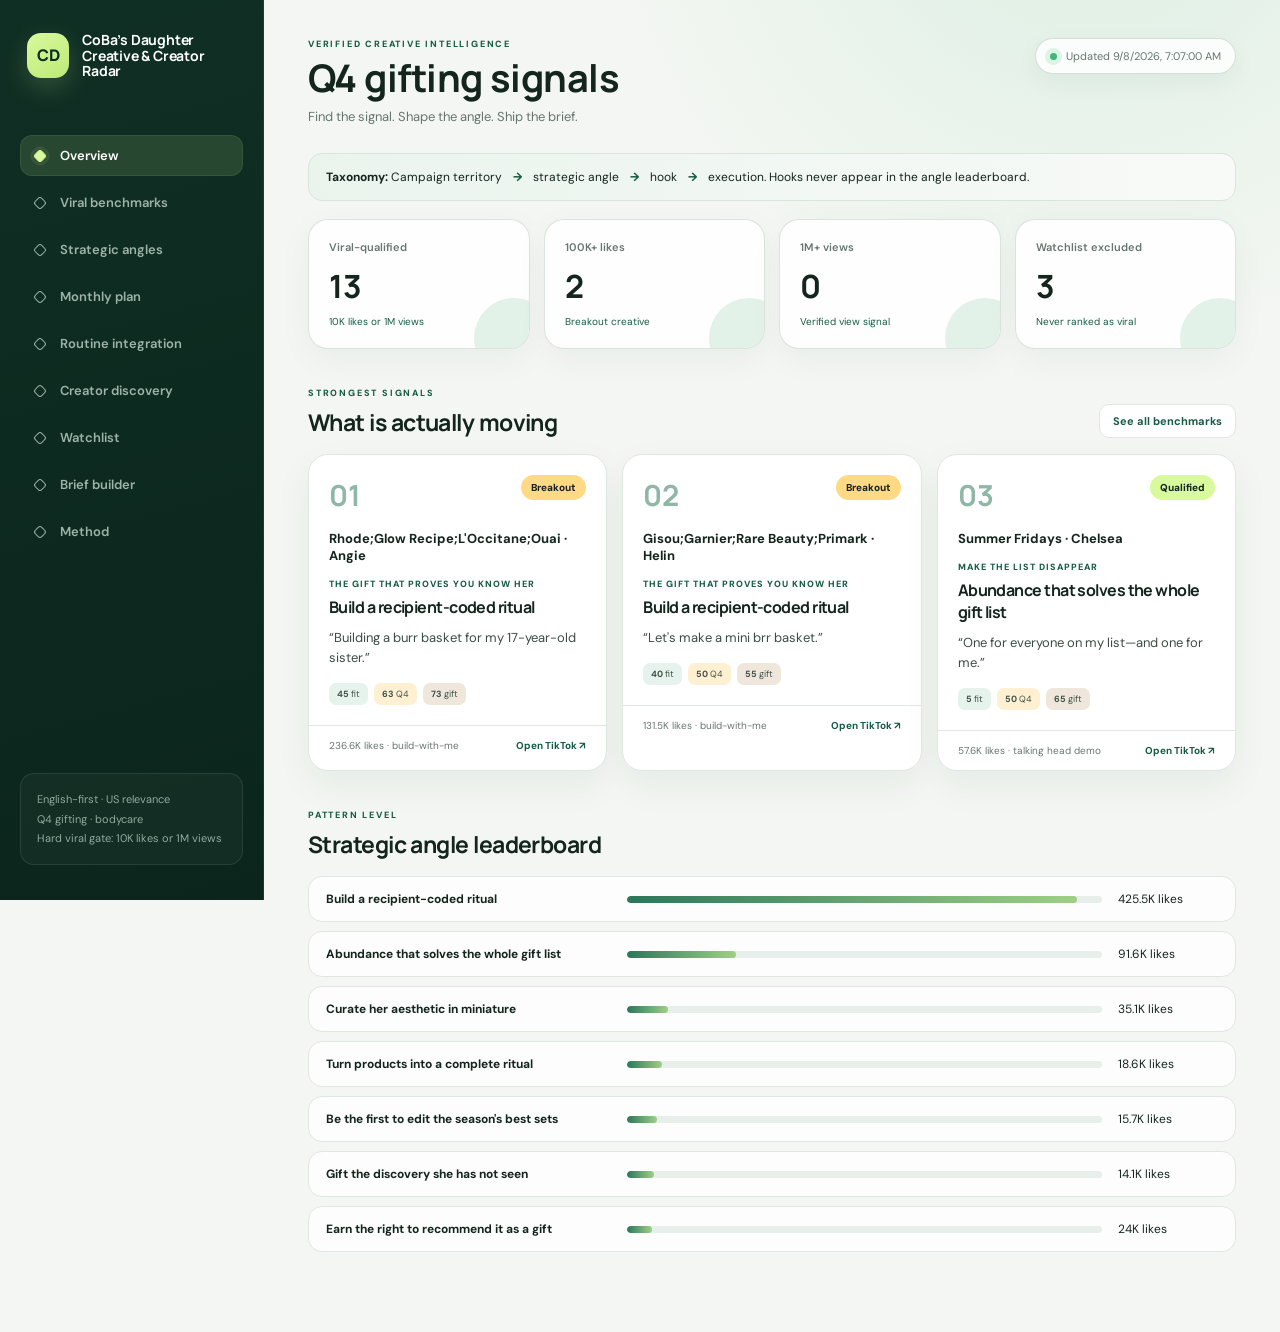
==== commit bfcb1989: "Make monthly content allocation operational" ====
--- a/web/static/index.html
+++ b/web/static/index.html
@@ -37,7 +37,7 @@
       <div class="table-wrap"><table><thead><tr><th>Signal</th><th>Likes</th><th>Views</th><th>Brand / source</th><th>Campaign territory</th><th>Strategic angle</th><th>Hook</th><th>Execution</th><th>Fit</th><th>Q4</th></tr></thead><tbody id="video-rows"></tbody></table></div>
     </section>
     <section id="angles" class="view"><div class="section-head"><div><p class="eyebrow">Viral-qualified sources only</p><h2>Angles CoBa can adapt</h2></div></div><div id="angle-radar" class="radar-grid"></div></section>
-    <section id="calendar" class="view"><div class="section-head"><div><p class="eyebrow">September–December</p><h2>Monthly content architecture</h2></div><button class="ghost" data-go="briefs">Build a monthly brief</button></div><div class="definition"><b>Planning logic:</b> Evergreen buys volume and search all quarter. Occasions rises from 2 to 29 and changes the shape of the quarter.</div><div id="month-tabs" class="month-tabs"></div><div id="month-summary"></div><div class="section-head"><div><p class="eyebrow">Priority index</p><h2>Pillar potential by month</h2></div></div><div id="month-pillars" class="month-pillar-grid"></div><div class="section-head"><div><p class="eyebrow">Ownership</p><h2>Stream capacity and constraints</h2></div></div><div id="stream-grid" class="stream-grid"></div></section>
+    <section id="calendar" class="view"><div class="section-head"><div><p class="eyebrow">September–December</p><h2>Monthly content architecture</h2></div><button class="ghost" data-go="briefs">Build a monthly brief</button></div><div class="definition"><b>Planning logic:</b> Every number is a piece of content. Product, pillar, angle and owner totals must reconcile exactly.</div><div id="month-tabs" class="month-tabs"></div><div id="month-summary"></div><div class="section-head"><div><p class="eyebrow">Output allocation</p><h2>How many pieces—and where they go</h2></div></div><div id="allocation-kpis" class="allocation-kpis"></div><div id="product-allocation" class="product-allocation"></div><div class="allocation-split"><div><h3>Pillar × product</h3><div class="table-wrap"><table class="allocation-table"><thead id="allocation-head"></thead><tbody id="allocation-matrix"></tbody></table></div></div><div><h3>Strategic angle breakdown</h3><div class="table-wrap"><table class="angle-allocation-table"><thead><tr><th>Pillar</th><th>Strategic angle</th><th>Pieces</th><th>Lead products</th></tr></thead><tbody id="angle-allocation"></tbody></table></div></div></div><div class="section-head"><div><p class="eyebrow">Priority index</p><h2>Pillar potential by month</h2></div></div><div id="month-pillars" class="month-pillar-grid"></div><div class="section-head"><div><p class="eyebrow">Ownership</p><h2>Stream capacity and constraints</h2></div></div><div id="stream-grid" class="stream-grid"></div></section>
     <section id="routine" class="view"><div class="section-head"><div><p class="eyebrow">Evergreen creative lane</p><h2>Routine integration</h2></div><button class="ghost" data-go="briefs">Build this brief</button></div><div class="definition"><b>Angle:</b> make CoBa a credible step inside a real shower, shave or getting-ready behavior. Voice-over explains why; rising-music edits create instant visual desire.</div><div id="routine-grid" class="routine-grid"></div><div class="panel intern-playbook"><h3>Discovery seeds for the next scan</h3><div id="routine-seeds" class="tag-cloud"></div></div></section>
     <section id="creators" class="view"><div class="section-head"><div><p class="eyebrow">Continuous micro-creator scout</p><h2>Creator discovery</h2></div><button id="download-creators" class="ghost">Download filtered CSV</button></div><div id="scout-status"></div><div class="warning">“Likely ≤$200” is a planning estimate based on public signals—not a quoted rate. Confirm deliverables, usage and rate directly before booking.</div><div class="creator-toolbar"><input id="creator-search" placeholder="Search creator, location or style…"><label><input id="creator-us" type="checkbox" checked> US only</label><label>Max followers<select id="creator-followers"><option value="50000">50K</option><option value="100000">100K</option><option value="999999999">Any</option></select></label></div><div id="creator-kpis" class="kpis compact"></div><div class="table-wrap"><table class="creator-table"><thead><tr><th>Creator</th><th>Followers</th><th>Routine fit</th><th>Viral potential</th><th>Candid</th><th>US evidence</th><th>Budget likelihood</th><th>Evidence</th><th>Score / status</th></tr></thead><tbody id="creator-rows"></tbody></table></div><div class="panel intern-playbook"><h3>Intern verification workflow</h3><ol><li>The scout searches month-aware bodycare and gifting terms, then expands promising profiles.</li><li>Audit at least 3 recent comparable posts; metrics are refreshed each scout run.</li><li>Confirm US location from profile or reliable provider evidence—never infer it from accent or appearance.</li><li>Check whether the feed feels candid and whether recent posts are oversaturated with ads.</li><li>Request an actual quote. Treat the under-$200 label as unconfirmed until the creator replies.</li></ol></div></section>
     <section id="watchlist" class="view"><div class="warning">These posts are relevant references but did not reach 10K likes or 1M views. They are excluded from viral rankings and briefs.</div><div class="table-wrap"><table><thead><tr><th>Likes</th><th>Brand / source</th><th>Territory</th><th>Angle</th><th>Hook</th><th>Reason excluded</th></tr></thead><tbody id="watch-rows"></tbody></table></div></section>
--- a/web/static/styles.css
+++ b/web/static/styles.css
@@ -49,11 +49,12 @@
 .routine-grid{display:grid;grid-template-columns:repeat(2,minmax(0,1fr));gap:16px}.routine-card{background:#fff;border:1px solid var(--line);border-radius:var(--radius);padding:23px;box-shadow:0 14px 38px rgba(18,51,39,.05);line-height:1.55;font-size:12px}.routine-card h3{font-size:18px;margin:16px 0}.routine-card>a{color:var(--green);font-weight:800;text-decoration:none}.routine-meta{display:flex;justify-content:space-between;gap:12px;font-size:10px;color:var(--muted)}.routine-meta span{background:var(--mint);color:var(--green);padding:5px 8px;border-radius:999px;font-weight:800}.adaptation{padding:13px;border-radius:12px;background:#f2f7f3;margin:15px 0}.adaptation p{margin:5px 0 0}.intern-playbook{margin-top:18px;line-height:1.65}.tag-cloud{display:flex;flex-wrap:wrap;gap:8px;margin-top:13px}.tag-cloud span{padding:7px 10px;background:#eff4f0;border:1px solid var(--line);border-radius:999px;font-size:10px}.creator-toolbar{display:grid;grid-template-columns:minmax(260px,1fr) auto 180px;gap:12px;align-items:end;padding:12px;background:rgba(255,255,255,.7);border:1px solid var(--line);border-radius:15px;margin-bottom:15px}.creator-toolbar>input,.creator-toolbar select{width:100%;border:1px solid #d8e2db;background:#fff;padding:11px 12px;border-radius:10px}.creator-toolbar label{display:flex;align-items:center;gap:8px;font-size:11px;font-weight:700}.creator-toolbar label:last-child{display:grid}.creator-toolbar input[type=checkbox]{accent-color:var(--green)}.kpis.compact{margin-bottom:15px}.kpis.compact .kpi{min-height:100px;padding:15px}.kpis.compact .value{font-size:26px}.creator-table{min-width:1280px}.status{display:inline-block;margin-top:5px;padding:4px 7px;border-radius:999px;font-size:9px;font-weight:800}.status.ready{background:#dff2e6;color:#1c6648}.status.research{background:#fff0cf;color:#72591d}
 .scout-banner{display:grid;grid-template-columns:1fr auto;align-items:center;gap:12px;padding:17px 19px;border:1px solid #cfe5d7;border-radius:16px;background:linear-gradient(135deg,#e8f6ec,#fff);margin-bottom:14px;font-size:11px}.scout-banner.error{border-color:#efd69b;background:#fff8e8}.scout-banner.offline{border-color:#e5d6cf;background:#fff5f0}.scout-banner p{margin:5px 0 0;color:var(--muted)}.scout-dot{display:inline-block;width:8px;height:8px;border-radius:50%;background:#38b777;box-shadow:0 0 0 5px rgba(56,183,119,.12);margin-right:10px}.scout-banner.error .scout-dot{background:#e2a72d}.scout-banner.offline .scout-dot{background:#d66d4a}.scout-stats{display:flex;gap:7px}.scout-stats span{padding:7px 9px;border-radius:9px;background:rgba(255,255,255,.8);border:1px solid rgba(207,225,214,.8);white-space:nowrap}.scout-banner>small{grid-column:1/-1;color:var(--muted)}.empty-row{text-align:center;padding:34px;color:var(--muted)}
 .month-tabs{display:flex;gap:8px;margin-bottom:14px}.month-tabs button{border:1px solid var(--line);background:#fff;color:var(--muted);padding:9px 16px;border-radius:999px;font-weight:800;cursor:pointer}.month-tabs button.active{background:var(--deep);border-color:var(--deep);color:#fff}.month-hero{display:grid;grid-template-columns:1.15fr 1fr;gap:28px;padding:24px;border-radius:var(--radius);background:linear-gradient(145deg,#173c2f,#0d2d22);color:#fff;box-shadow:var(--shadow)}.month-hero p{line-height:1.6;color:#d9e7df}.month-hero .eyebrow{color:var(--lime)}.language-grid{display:grid;grid-template-columns:1fr 1fr;gap:12px;margin-top:12px}.language-grid>div{background:#fff;border:1px solid var(--line);padding:15px;border-radius:14px}.language-grid p{display:flex;flex-wrap:wrap;gap:6px;margin-bottom:0}.language-grid span{font-size:9px;background:#edf5ee;padding:5px 8px;border-radius:999px}.language-grid>div:last-child span{background:#fff0e2}.month-pillar-grid{display:grid;grid-template-columns:repeat(5,minmax(0,1fr));gap:12px}.pillar-card,.stream-card{background:#fff;border:1px solid var(--line);border-radius:16px;padding:17px}.pillar-card h3{font-size:14px;min-height:42px}.potential{display:flex;align-items:baseline;gap:4px}.potential b{font:700 28px Manrope;color:var(--green)}.potential span,.pillar-card small,.stream-card small{font-size:9px;color:var(--muted);line-height:1.5}.score-track{height:6px;background:#e9efeb;border-radius:999px;margin:14px 0 8px;overflow:hidden}.score-track i{display:block;height:100%;background:linear-gradient(90deg,#2e7257,#c2ec83);border-radius:999px}.stream-grid{display:grid;grid-template-columns:repeat(4,minmax(0,1fr));gap:12px}.stream-card{display:grid;gap:7px}.stream-card span{font-size:10px;color:var(--green);font-weight:700}.stream-card p{font-size:11px;line-height:1.5;margin:4px 0}.brief-intelligence{display:grid;grid-template-columns:repeat(3,1fr);gap:7px;margin-top:14px}.brief-intelligence div{background:#eef5ef;border-radius:10px;padding:9px}.brief-intelligence span{display:block;color:var(--muted);font-size:8px}.brief-intelligence b{font-size:13px}.brief-intelligence p{grid-column:1/-1;font-size:9px;color:var(--muted);line-height:1.4;margin:2px}
+.allocation-kpis{display:grid;grid-template-columns:repeat(3,1fr);gap:12px;margin-bottom:12px}.allocation-kpis article{display:grid;gap:5px;padding:17px 19px;border-radius:16px;background:#fff;border:1px solid var(--line)}.allocation-kpis span,.allocation-kpis small{font-size:10px;color:var(--muted)}.allocation-kpis b{font:700 28px Manrope}.allocation-kpis .reconciled{background:#e7f4eb;border-color:#c8e1d1}.allocation-kpis .reconciled b{font-size:21px;color:var(--green)}.allocation-kpis .mismatch{background:#fff4e2;border-color:#efd39c}.product-allocation{display:grid;grid-template-columns:repeat(3,1fr);gap:12px}.product-allocation-card{display:grid;grid-template-columns:auto 1fr auto;gap:8px 12px;align-items:start;padding:18px;background:#fff;border:1px solid var(--line);border-radius:16px}.product-allocation-card>span{font:700 20px Manrope;color:#a0b8ac}.product-allocation-card h3{font-size:13px}.product-allocation-card p{font-size:9px;color:var(--muted);margin:5px 0 0}.product-allocation-card>b{font:700 25px Manrope;color:var(--green)}.product-allocation-card>b small{font-size:9px}.allocation-bar{grid-column:1/-1;height:6px;background:#edf1ee;border-radius:99px;overflow:hidden}.allocation-bar i{display:block;height:100%;background:linear-gradient(90deg,#1f684f,#b8e889)}.product-allocation-card em{grid-column:1/-1;font-size:9px;color:var(--muted);font-style:normal}.allocation-split{display:grid;grid-template-columns:1fr 1.25fr;gap:14px;margin-top:18px}.allocation-split>div>h3{margin:0 0 10px}.allocation-table,.angle-allocation-table{min-width:760px}.allocation-table td:not(:first-child),.angle-allocation-table td:nth-child(3){text-align:center}.total-row td{font-weight:800;background:#eef5f0}.angle-allocation-table td:nth-child(3) strong{display:block;font:700 20px Manrope;color:var(--green)}.angle-allocation-table td:nth-child(3) small{display:block;color:var(--muted);font-size:8px}
 .brief-layout{display:grid;grid-template-columns:360px minmax(0,1fr);gap:20px;align-items:start}.builder-controls{position:sticky;top:24px;background:linear-gradient(160deg,#fff,#f7faf7)}.panel label{display:grid;gap:7px;margin-top:17px;font-size:11px;font-weight:700}.primary{width:100%;border:0;background:linear-gradient(135deg,#1c694e,#0f4a37);color:#fff;padding:13px;border-radius:11px;margin-top:19px;font-weight:700;cursor:pointer;box-shadow:0 10px 24px rgba(22,91,67,.18);transition:.18s}.primary:hover{transform:translateY(-1px);box-shadow:0 13px 28px rgba(22,91,67,.24)}.microcopy{font-size:10px;line-height:1.5;color:var(--muted);margin:13px 2px 0}
 .product-card{margin-top:10px;padding:12px 13px;border:1px solid #dce7df;border-radius:12px;background:#f4f8f4}.product-card strong{display:block;font-size:12px}.product-card p{font-size:10px;line-height:1.45;color:var(--muted);margin:6px 0}.product-card a{font-size:10px;font-weight:700}
 .angle-play-card{background:linear-gradient(145deg,#eef7ec,#f8fbf7);border-color:#cfe1d4}.angle-play-card .microcopy{display:block;margin-top:7px;color:#385c4c}.viral-plan{padding:16px 18px;border:1px solid #d9e7dc;border-radius:14px;background:linear-gradient(145deg,#f3f9f3,#fff)}.viral-plan p{margin:7px 0}.sound-signal{display:inline-block;margin-left:6px;padding:2px 7px;border-radius:999px;background:#e0f1d5;color:#26563f;font-size:9px;font-weight:800}.rights-note{padding:11px 13px;border-left:3px solid #d6a84a;background:#fff8e8;color:#72591d;font-size:10px}
 .brief-preview{min-height:570px;line-height:1.62;padding:28px 32px}.brief-preview h3{margin-top:24px;font-size:14px}.brief-preview li{margin:6px 0}.brief-top{display:flex;justify-content:space-between;gap:20px;padding-bottom:20px;border-bottom:1px solid var(--line);margin-bottom:24px}.empty-state{min-height:480px;display:grid;place-content:center;text-align:center;color:var(--muted)}.empty-state span{font-size:32px;color:#86b39f}.empty-state p{max-width:280px}.checklist{list-style:none;padding:0}.checklist li{position:relative;padding:9px 10px 9px 34px;background:#f7faf7;border-radius:9px}.checklist li:before{content:"✓";position:absolute;left:12px;color:var(--green);font-weight:800}
 .muted{color:var(--muted)}.quality-grid{display:grid;grid-template-columns:repeat(3,minmax(0,1fr));gap:14px}.quality-card strong{font:700 21px Manrope;display:block;margin-bottom:7px;overflow-wrap:anywhere}.method{margin-top:16px;line-height:1.65}
-@media(max-width:1100px){.shell{grid-template-columns:220px minmax(0,1fr)}main{padding:32px 28px}.kpis{grid-template-columns:repeat(2,1fr)}.video-grid{grid-template-columns:1fr 1fr}.month-pillar-grid{grid-template-columns:repeat(3,1fr)}.stream-grid{grid-template-columns:repeat(2,1fr)}.brief-layout{grid-template-columns:300px 1fr}}
-@media(max-width:780px){.shell{display:block}aside{position:relative;height:auto;padding:18px}.brand-mark{justify-content:center}nav{margin-top:18px;display:flex;overflow:auto}.nav-item{padding:10px 13px 10px 32px;white-space:nowrap}.nav-item:before{left:12px}.side-note{display:none}main{padding:26px 16px 60px}header{display:grid;gap:16px}h1{font-size:31px}.freshness{width:max-content}.video-grid,.quality-grid,.radar-grid,.routine-grid,.month-pillar-grid,.stream-grid,.month-hero,.language-grid,.scout-banner{grid-template-columns:1fr}.scout-stats{overflow:auto}.creator-toolbar{grid-template-columns:1fr}.brief-layout{grid-template-columns:1fr}.builder-controls{position:static}.toolbar{display:grid}.toolbar input{min-width:0}.angle-row{grid-template-columns:1fr}.brief-preview{padding:22px 18px}}
+@media(max-width:1100px){.shell{grid-template-columns:220px minmax(0,1fr)}main{padding:32px 28px}.kpis{grid-template-columns:repeat(2,1fr)}.video-grid{grid-template-columns:1fr 1fr}.month-pillar-grid{grid-template-columns:repeat(3,1fr)}.stream-grid{grid-template-columns:repeat(2,1fr)}.allocation-split{grid-template-columns:1fr}.brief-layout{grid-template-columns:300px 1fr}}
+@media(max-width:780px){.shell{display:block}aside{position:relative;height:auto;padding:18px}.brand-mark{justify-content:center}nav{margin-top:18px;display:flex;overflow:auto}.nav-item{padding:10px 13px 10px 32px;white-space:nowrap}.nav-item:before{left:12px}.side-note{display:none}main{padding:26px 16px 60px}header{display:grid;gap:16px}h1{font-size:31px}.freshness{width:max-content}.video-grid,.quality-grid,.radar-grid,.routine-grid,.month-pillar-grid,.stream-grid,.month-hero,.language-grid,.scout-banner,.allocation-kpis,.product-allocation{grid-template-columns:1fr}.scout-stats{overflow:auto}.creator-toolbar{grid-template-columns:1fr}.brief-layout{grid-template-columns:1fr}.builder-controls{position:static}.toolbar{display:grid}.toolbar input{min-width:0}.angle-row{grid-template-columns:1fr}.brief-preview{padding:22px 18px}}
 @media(max-width:480px){.kpis{grid-template-columns:1fr 1fr}.kpi{min-height:116px;padding:16px}.kpi .value{font-size:27px}.section-head{align-items:flex-start;gap:10px}.video-grid{grid-template-columns:1fr}.brief-top{display:grid}}
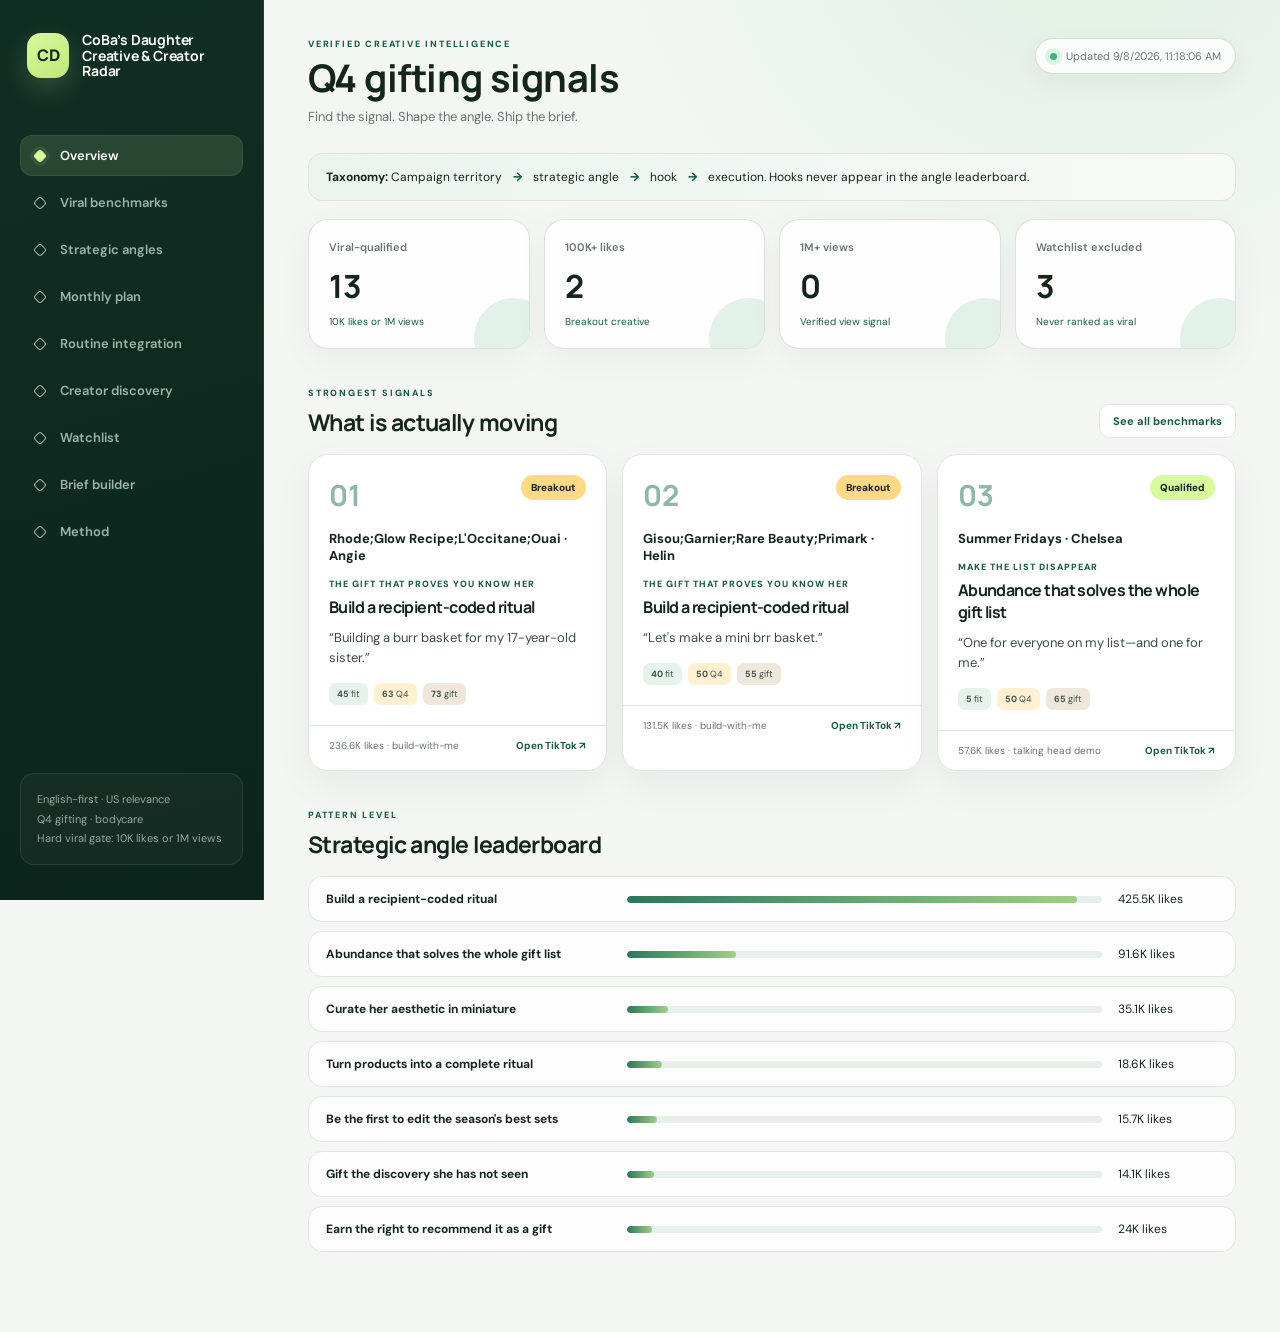
==== commit 4453b271: "Add September and October roundup playbooks" ====
--- a/web/static/index.html
+++ b/web/static/index.html
@@ -37,7 +37,7 @@
       <div class="table-wrap"><table><thead><tr><th>Signal</th><th>Likes</th><th>Views</th><th>Brand / source</th><th>Campaign territory</th><th>Strategic angle</th><th>Hook</th><th>Execution</th><th>Fit</th><th>Q4</th></tr></thead><tbody id="video-rows"></tbody></table></div>
     </section>
     <section id="angles" class="view"><div class="section-head"><div><p class="eyebrow">Viral-qualified sources only</p><h2>Angles CoBa can adapt</h2></div></div><div id="angle-radar" class="radar-grid"></div></section>
-    <section id="calendar" class="view"><div class="section-head"><div><p class="eyebrow">September–December</p><h2>Monthly content architecture</h2></div><button class="ghost" data-go="briefs">Build a monthly brief</button></div><div class="definition"><b>Planning logic:</b> Every number is a piece of content. Product, pillar, angle and owner totals must reconcile exactly.</div><div id="month-tabs" class="month-tabs"></div><div id="month-summary"></div><div class="section-head"><div><p class="eyebrow">Output allocation</p><h2>How many pieces—and where they go</h2></div></div><div id="allocation-kpis" class="allocation-kpis"></div><div id="product-allocation" class="product-allocation"></div><div class="allocation-split"><div><h3>Pillar × product</h3><div class="table-wrap"><table class="allocation-table"><thead id="allocation-head"></thead><tbody id="allocation-matrix"></tbody></table></div></div><div><h3>Strategic angle breakdown</h3><div class="table-wrap"><table class="angle-allocation-table"><thead><tr><th>Pillar</th><th>Strategic angle</th><th>Pieces</th><th>Lead products</th></tr></thead><tbody id="angle-allocation"></tbody></table></div></div></div><div class="section-head"><div><p class="eyebrow">Priority index</p><h2>Pillar potential by month</h2></div></div><div id="month-pillars" class="month-pillar-grid"></div><div class="section-head"><div><p class="eyebrow">Ownership</p><h2>Stream capacity and constraints</h2></div></div><div id="stream-grid" class="stream-grid"></div></section>
+    <section id="calendar" class="view"><div class="section-head"><div><p class="eyebrow">September–December</p><h2>Monthly content architecture</h2></div><button class="ghost" data-go="briefs">Build a monthly brief</button></div><div class="definition"><b>Planning logic:</b> Every number is a piece of content. Product, pillar, angle and owner totals must reconcile exactly.</div><div id="month-tabs" class="month-tabs"></div><div id="month-summary"></div><div id="roundup-guide" class="roundup-guide"></div><div class="section-head"><div><p class="eyebrow">Output allocation</p><h2>How many pieces—and where they go</h2></div></div><div id="allocation-kpis" class="allocation-kpis"></div><div id="product-allocation" class="product-allocation"></div><div class="allocation-split"><div><h3>Pillar × product</h3><div class="table-wrap"><table class="allocation-table"><thead id="allocation-head"></thead><tbody id="allocation-matrix"></tbody></table></div></div><div><h3>Strategic angle breakdown</h3><div class="table-wrap"><table class="angle-allocation-table"><thead><tr><th>Pillar</th><th>Strategic angle</th><th>Pieces</th><th>Lead products</th></tr></thead><tbody id="angle-allocation"></tbody></table></div></div></div><div class="section-head"><div><p class="eyebrow">Priority index</p><h2>Pillar potential by month</h2></div></div><div id="month-pillars" class="month-pillar-grid"></div><div class="section-head"><div><p class="eyebrow">Ownership</p><h2>Stream capacity and constraints</h2></div></div><div id="stream-grid" class="stream-grid"></div></section>
     <section id="routine" class="view"><div class="section-head"><div><p class="eyebrow">Evergreen creative lane</p><h2>Routine integration</h2></div><button class="ghost" data-go="briefs">Build this brief</button></div><div class="definition"><b>Angle:</b> make CoBa a credible step inside a real shower, shave or getting-ready behavior. Voice-over explains why; rising-music edits create instant visual desire.</div><div id="routine-grid" class="routine-grid"></div><div class="panel intern-playbook"><h3>Discovery seeds for the next scan</h3><div id="routine-seeds" class="tag-cloud"></div></div></section>
     <section id="creators" class="view"><div class="section-head"><div><p class="eyebrow">Continuous micro-creator scout</p><h2>Creator discovery</h2></div><button id="download-creators" class="ghost">Download filtered CSV</button></div><div id="scout-status"></div><div class="warning">“Likely ≤$200” is a planning estimate based on public signals—not a quoted rate. Confirm deliverables, usage and rate directly before booking.</div><div class="creator-toolbar"><input id="creator-search" placeholder="Search creator, location or style…"><label><input id="creator-us" type="checkbox" checked> US only</label><label>Max followers<select id="creator-followers"><option value="50000">50K</option><option value="100000">100K</option><option value="999999999">Any</option></select></label></div><div id="creator-kpis" class="kpis compact"></div><div class="table-wrap"><table class="creator-table"><thead><tr><th>Creator</th><th>Followers</th><th>Routine fit</th><th>Viral potential</th><th>Candid</th><th>US evidence</th><th>Budget likelihood</th><th>Evidence</th><th>Score / status</th></tr></thead><tbody id="creator-rows"></tbody></table></div><div class="panel intern-playbook"><h3>Intern verification workflow</h3><ol><li>The scout searches month-aware bodycare and gifting terms, then expands promising profiles.</li><li>Audit at least 3 recent comparable posts; metrics are refreshed each scout run.</li><li>Confirm US location from profile or reliable provider evidence—never infer it from accent or appearance.</li><li>Check whether the feed feels candid and whether recent posts are oversaturated with ads.</li><li>Request an actual quote. Treat the under-$200 label as unconfirmed until the creator replies.</li></ol></div></section>
     <section id="watchlist" class="view"><div class="warning">These posts are relevant references but did not reach 10K likes or 1M views. They are excluded from viral rankings and briefs.</div><div class="table-wrap"><table><thead><tr><th>Likes</th><th>Brand / source</th><th>Territory</th><th>Angle</th><th>Hook</th><th>Reason excluded</th></tr></thead><tbody id="watch-rows"></tbody></table></div></section>
--- a/web/static/styles.css
+++ b/web/static/styles.css
@@ -50,11 +50,12 @@
 .scout-banner{display:grid;grid-template-columns:1fr auto;align-items:center;gap:12px;padding:17px 19px;border:1px solid #cfe5d7;border-radius:16px;background:linear-gradient(135deg,#e8f6ec,#fff);margin-bottom:14px;font-size:11px}.scout-banner.error{border-color:#efd69b;background:#fff8e8}.scout-banner.offline{border-color:#e5d6cf;background:#fff5f0}.scout-banner p{margin:5px 0 0;color:var(--muted)}.scout-dot{display:inline-block;width:8px;height:8px;border-radius:50%;background:#38b777;box-shadow:0 0 0 5px rgba(56,183,119,.12);margin-right:10px}.scout-banner.error .scout-dot{background:#e2a72d}.scout-banner.offline .scout-dot{background:#d66d4a}.scout-stats{display:flex;gap:7px}.scout-stats span{padding:7px 9px;border-radius:9px;background:rgba(255,255,255,.8);border:1px solid rgba(207,225,214,.8);white-space:nowrap}.scout-banner>small{grid-column:1/-1;color:var(--muted)}.empty-row{text-align:center;padding:34px;color:var(--muted)}
 .month-tabs{display:flex;gap:8px;margin-bottom:14px}.month-tabs button{border:1px solid var(--line);background:#fff;color:var(--muted);padding:9px 16px;border-radius:999px;font-weight:800;cursor:pointer}.month-tabs button.active{background:var(--deep);border-color:var(--deep);color:#fff}.month-hero{display:grid;grid-template-columns:1.15fr 1fr;gap:28px;padding:24px;border-radius:var(--radius);background:linear-gradient(145deg,#173c2f,#0d2d22);color:#fff;box-shadow:var(--shadow)}.month-hero p{line-height:1.6;color:#d9e7df}.month-hero .eyebrow{color:var(--lime)}.language-grid{display:grid;grid-template-columns:1fr 1fr;gap:12px;margin-top:12px}.language-grid>div{background:#fff;border:1px solid var(--line);padding:15px;border-radius:14px}.language-grid p{display:flex;flex-wrap:wrap;gap:6px;margin-bottom:0}.language-grid span{font-size:9px;background:#edf5ee;padding:5px 8px;border-radius:999px}.language-grid>div:last-child span{background:#fff0e2}.month-pillar-grid{display:grid;grid-template-columns:repeat(5,minmax(0,1fr));gap:12px}.pillar-card,.stream-card{background:#fff;border:1px solid var(--line);border-radius:16px;padding:17px}.pillar-card h3{font-size:14px;min-height:42px}.potential{display:flex;align-items:baseline;gap:4px}.potential b{font:700 28px Manrope;color:var(--green)}.potential span,.pillar-card small,.stream-card small{font-size:9px;color:var(--muted);line-height:1.5}.score-track{height:6px;background:#e9efeb;border-radius:999px;margin:14px 0 8px;overflow:hidden}.score-track i{display:block;height:100%;background:linear-gradient(90deg,#2e7257,#c2ec83);border-radius:999px}.stream-grid{display:grid;grid-template-columns:repeat(4,minmax(0,1fr));gap:12px}.stream-card{display:grid;gap:7px}.stream-card span{font-size:10px;color:var(--green);font-weight:700}.stream-card p{font-size:11px;line-height:1.5;margin:4px 0}.brief-intelligence{display:grid;grid-template-columns:repeat(3,1fr);gap:7px;margin-top:14px}.brief-intelligence div{background:#eef5ef;border-radius:10px;padding:9px}.brief-intelligence span{display:block;color:var(--muted);font-size:8px}.brief-intelligence b{font-size:13px}.brief-intelligence p{grid-column:1/-1;font-size:9px;color:var(--muted);line-height:1.4;margin:2px}
 .allocation-kpis{display:grid;grid-template-columns:repeat(3,1fr);gap:12px;margin-bottom:12px}.allocation-kpis article{display:grid;gap:5px;padding:17px 19px;border-radius:16px;background:#fff;border:1px solid var(--line)}.allocation-kpis span,.allocation-kpis small{font-size:10px;color:var(--muted)}.allocation-kpis b{font:700 28px Manrope}.allocation-kpis .reconciled{background:#e7f4eb;border-color:#c8e1d1}.allocation-kpis .reconciled b{font-size:21px;color:var(--green)}.allocation-kpis .mismatch{background:#fff4e2;border-color:#efd39c}.product-allocation{display:grid;grid-template-columns:repeat(3,1fr);gap:12px}.product-allocation-card{display:grid;grid-template-columns:auto 1fr auto;gap:8px 12px;align-items:start;padding:18px;background:#fff;border:1px solid var(--line);border-radius:16px}.product-allocation-card>span{font:700 20px Manrope;color:#a0b8ac}.product-allocation-card h3{font-size:13px}.product-allocation-card p{font-size:9px;color:var(--muted);margin:5px 0 0}.product-allocation-card>b{font:700 25px Manrope;color:var(--green)}.product-allocation-card>b small{font-size:9px}.allocation-bar{grid-column:1/-1;height:6px;background:#edf1ee;border-radius:99px;overflow:hidden}.allocation-bar i{display:block;height:100%;background:linear-gradient(90deg,#1f684f,#b8e889)}.product-allocation-card em{grid-column:1/-1;font-size:9px;color:var(--muted);font-style:normal}.allocation-split{display:grid;grid-template-columns:1fr 1.25fr;gap:14px;margin-top:18px}.allocation-split>div>h3{margin:0 0 10px}.allocation-table,.angle-allocation-table{min-width:760px}.allocation-table td:not(:first-child),.angle-allocation-table td:nth-child(3){text-align:center}.total-row td{font-weight:800;background:#eef5f0}.angle-allocation-table td:nth-child(3) strong{display:block;font:700 20px Manrope;color:var(--green)}.angle-allocation-table td:nth-child(3) small{display:block;color:var(--muted);font-size:8px}
+.roundup-guide{margin-top:8px}.roundup-guide>.section-head{align-items:center}.guide-total{padding:8px 12px;border-radius:999px;background:var(--deep);color:#fff;font-size:10px;font-weight:800}.guide-intro{padding:20px 22px;border:1px solid #cde0d2;border-radius:16px;background:linear-gradient(135deg,#e9f4e8,#fff)}.guide-intro p{max-width:1000px;margin:7px 0 0;color:#40564c;font-size:12px;line-height:1.65}.roundup-mix{display:grid;grid-template-columns:1fr 1fr;gap:14px;margin-top:14px}.roundup-mix>section{padding:18px;background:#fff;border:1px solid var(--line);border-radius:16px}.roundup-mix h3{margin-bottom:11px}.roundup-mix article{display:grid;grid-template-columns:1fr auto;gap:5px 12px;padding:10px 0;border-top:1px solid #edf1ee}.roundup-mix article span{font-size:11px;font-weight:800}.roundup-mix article b{grid-row:1/3;grid-column:2;font:700 24px Manrope;color:var(--green)}.roundup-mix article small{font-size:9px;color:var(--muted);line-height:1.45}.roundup-mix article i{grid-column:1/-1;height:4px;border-radius:99px;background:linear-gradient(90deg,#2e7257,#c2ec83)}.guide-rules{display:grid;grid-template-columns:1fr 1fr;gap:14px;margin-top:14px}.guide-rules article{padding:18px 20px;border-radius:16px;background:#f0f7f2;border:1px solid #d7e7dc}.guide-rules article.avoid{background:#fff6ed;border-color:#eddcc7}.guide-rules ul{padding-left:18px;margin:9px 0 0;font-size:10px;line-height:1.65}.roundup-table-wrap{margin-top:14px}.roundup-table{min-width:1260px}.roundup-table td:nth-child(1){text-align:center}.roundup-table td:nth-child(5){font-weight:700}.lane{display:inline-block;padding:5px 8px;border-radius:999px;background:#e6f3ea;color:#286047;font-size:9px;font-weight:800}.lane.gift,.lane.gift-seed{background:#fff0d1;color:#745619}.guide-note{margin:10px 2px 0;color:var(--muted);font-size:10px}
 .brief-layout{display:grid;grid-template-columns:360px minmax(0,1fr);gap:20px;align-items:start}.builder-controls{position:sticky;top:24px;background:linear-gradient(160deg,#fff,#f7faf7)}.panel label{display:grid;gap:7px;margin-top:17px;font-size:11px;font-weight:700}.primary{width:100%;border:0;background:linear-gradient(135deg,#1c694e,#0f4a37);color:#fff;padding:13px;border-radius:11px;margin-top:19px;font-weight:700;cursor:pointer;box-shadow:0 10px 24px rgba(22,91,67,.18);transition:.18s}.primary:hover{transform:translateY(-1px);box-shadow:0 13px 28px rgba(22,91,67,.24)}.microcopy{font-size:10px;line-height:1.5;color:var(--muted);margin:13px 2px 0}
 .product-card{margin-top:10px;padding:12px 13px;border:1px solid #dce7df;border-radius:12px;background:#f4f8f4}.product-card strong{display:block;font-size:12px}.product-card p{font-size:10px;line-height:1.45;color:var(--muted);margin:6px 0}.product-card a{font-size:10px;font-weight:700}
 .angle-play-card{background:linear-gradient(145deg,#eef7ec,#f8fbf7);border-color:#cfe1d4}.angle-play-card .microcopy{display:block;margin-top:7px;color:#385c4c}.viral-plan{padding:16px 18px;border:1px solid #d9e7dc;border-radius:14px;background:linear-gradient(145deg,#f3f9f3,#fff)}.viral-plan p{margin:7px 0}.sound-signal{display:inline-block;margin-left:6px;padding:2px 7px;border-radius:999px;background:#e0f1d5;color:#26563f;font-size:9px;font-weight:800}.rights-note{padding:11px 13px;border-left:3px solid #d6a84a;background:#fff8e8;color:#72591d;font-size:10px}
 .brief-preview{min-height:570px;line-height:1.62;padding:28px 32px}.brief-preview h3{margin-top:24px;font-size:14px}.brief-preview li{margin:6px 0}.brief-top{display:flex;justify-content:space-between;gap:20px;padding-bottom:20px;border-bottom:1px solid var(--line);margin-bottom:24px}.empty-state{min-height:480px;display:grid;place-content:center;text-align:center;color:var(--muted)}.empty-state span{font-size:32px;color:#86b39f}.empty-state p{max-width:280px}.checklist{list-style:none;padding:0}.checklist li{position:relative;padding:9px 10px 9px 34px;background:#f7faf7;border-radius:9px}.checklist li:before{content:"✓";position:absolute;left:12px;color:var(--green);font-weight:800}
 .muted{color:var(--muted)}.quality-grid{display:grid;grid-template-columns:repeat(3,minmax(0,1fr));gap:14px}.quality-card strong{font:700 21px Manrope;display:block;margin-bottom:7px;overflow-wrap:anywhere}.method{margin-top:16px;line-height:1.65}
 @media(max-width:1100px){.shell{grid-template-columns:220px minmax(0,1fr)}main{padding:32px 28px}.kpis{grid-template-columns:repeat(2,1fr)}.video-grid{grid-template-columns:1fr 1fr}.month-pillar-grid{grid-template-columns:repeat(3,1fr)}.stream-grid{grid-template-columns:repeat(2,1fr)}.allocation-split{grid-template-columns:1fr}.brief-layout{grid-template-columns:300px 1fr}}
-@media(max-width:780px){.shell{display:block}aside{position:relative;height:auto;padding:18px}.brand-mark{justify-content:center}nav{margin-top:18px;display:flex;overflow:auto}.nav-item{padding:10px 13px 10px 32px;white-space:nowrap}.nav-item:before{left:12px}.side-note{display:none}main{padding:26px 16px 60px}header{display:grid;gap:16px}h1{font-size:31px}.freshness{width:max-content}.video-grid,.quality-grid,.radar-grid,.routine-grid,.month-pillar-grid,.stream-grid,.month-hero,.language-grid,.scout-banner,.allocation-kpis,.product-allocation{grid-template-columns:1fr}.scout-stats{overflow:auto}.creator-toolbar{grid-template-columns:1fr}.brief-layout{grid-template-columns:1fr}.builder-controls{position:static}.toolbar{display:grid}.toolbar input{min-width:0}.angle-row{grid-template-columns:1fr}.brief-preview{padding:22px 18px}}
+@media(max-width:780px){.shell{display:block}aside{position:relative;height:auto;padding:18px}.brand-mark{justify-content:center}nav{margin-top:18px;display:flex;overflow:auto}.nav-item{padding:10px 13px 10px 32px;white-space:nowrap}.nav-item:before{left:12px}.side-note{display:none}main{padding:26px 16px 60px}header{display:grid;gap:16px}h1{font-size:31px}.freshness{width:max-content}.video-grid,.quality-grid,.radar-grid,.routine-grid,.month-pillar-grid,.stream-grid,.month-hero,.language-grid,.scout-banner,.allocation-kpis,.product-allocation,.roundup-mix,.guide-rules{grid-template-columns:1fr}.scout-stats{overflow:auto}.creator-toolbar{grid-template-columns:1fr}.brief-layout{grid-template-columns:1fr}.builder-controls{position:static}.toolbar{display:grid}.toolbar input{min-width:0}.angle-row{grid-template-columns:1fr}.brief-preview{padding:22px 18px}}
 @media(max-width:480px){.kpis{grid-template-columns:1fr 1fr}.kpi{min-height:116px;padding:16px}.kpi .value{font-size:27px}.section-head{align-items:flex-start;gap:10px}.video-grid{grid-template-columns:1fr}.brief-top{display:grid}}
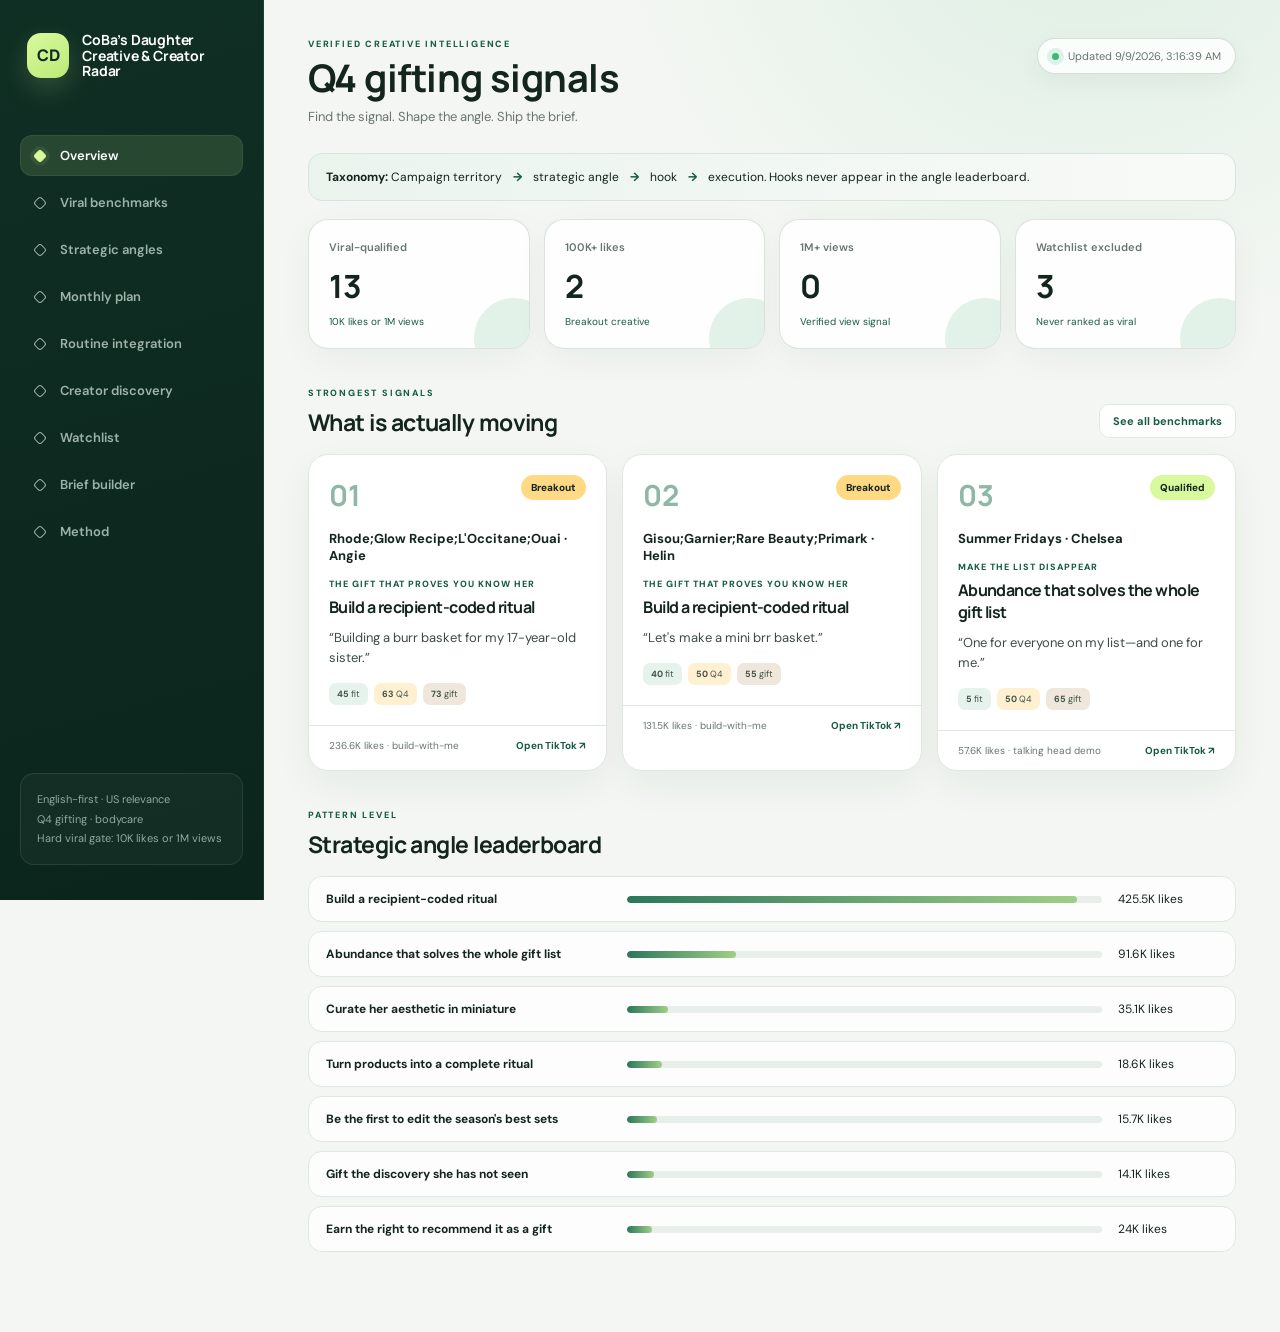
==== commit 84e802da: "Add September Miniset affiliate campaigns" ====
--- a/web/static/index.html
+++ b/web/static/index.html
@@ -37,7 +37,7 @@
       <div class="table-wrap"><table><thead><tr><th>Signal</th><th>Likes</th><th>Views</th><th>Brand / source</th><th>Campaign territory</th><th>Strategic angle</th><th>Hook</th><th>Execution</th><th>Fit</th><th>Q4</th></tr></thead><tbody id="video-rows"></tbody></table></div>
     </section>
     <section id="angles" class="view"><div class="section-head"><div><p class="eyebrow">Viral-qualified sources only</p><h2>Angles CoBa can adapt</h2></div></div><div id="angle-radar" class="radar-grid"></div></section>
-    <section id="calendar" class="view"><div class="section-head"><div><p class="eyebrow">September–December</p><h2>Monthly content architecture</h2></div><button class="ghost" data-go="briefs">Build a monthly brief</button></div><div class="definition"><b>Planning logic:</b> Every number is a piece of content. Product, pillar, angle and owner totals must reconcile exactly.</div><div id="month-tabs" class="month-tabs"></div><div id="month-summary"></div><div id="roundup-guide" class="roundup-guide"></div><div class="section-head"><div><p class="eyebrow">Output allocation</p><h2>How many pieces—and where they go</h2></div></div><div id="allocation-kpis" class="allocation-kpis"></div><div id="product-allocation" class="product-allocation"></div><div class="allocation-split"><div><h3>Pillar × product</h3><div class="table-wrap"><table class="allocation-table"><thead id="allocation-head"></thead><tbody id="allocation-matrix"></tbody></table></div></div><div><h3>Strategic angle breakdown</h3><div class="table-wrap"><table class="angle-allocation-table"><thead><tr><th>Pillar</th><th>Strategic angle</th><th>Pieces</th><th>Lead products</th></tr></thead><tbody id="angle-allocation"></tbody></table></div></div></div><div class="section-head"><div><p class="eyebrow">Priority index</p><h2>Pillar potential by month</h2></div></div><div id="month-pillars" class="month-pillar-grid"></div><div class="section-head"><div><p class="eyebrow">Ownership</p><h2>Stream capacity and constraints</h2></div></div><div id="stream-grid" class="stream-grid"></div></section>
+    <section id="calendar" class="view"><div class="section-head"><div><p class="eyebrow">September–December</p><h2>Monthly content architecture</h2></div><button class="ghost" data-go="briefs">Build a monthly brief</button></div><div class="definition"><b>Planning logic:</b> Every number is a piece of content. Product, pillar, angle and owner totals must reconcile exactly.</div><div id="month-tabs" class="month-tabs"></div><div id="month-summary"></div><div id="affiliate-campaigns" class="affiliate-campaigns"></div><div id="roundup-guide" class="roundup-guide"></div><div class="section-head"><div><p class="eyebrow">Output allocation</p><h2>How many pieces—and where they go</h2></div></div><div id="allocation-kpis" class="allocation-kpis"></div><div id="product-allocation" class="product-allocation"></div><div class="allocation-split"><div><h3>Pillar × product</h3><div class="table-wrap"><table class="allocation-table"><thead id="allocation-head"></thead><tbody id="allocation-matrix"></tbody></table></div></div><div><h3>Strategic angle breakdown</h3><div class="table-wrap"><table class="angle-allocation-table"><thead><tr><th>Pillar</th><th>Strategic angle</th><th>Pieces</th><th>Lead products</th></tr></thead><tbody id="angle-allocation"></tbody></table></div></div></div><div class="section-head"><div><p class="eyebrow">Priority index</p><h2>Pillar potential by month</h2></div></div><div id="month-pillars" class="month-pillar-grid"></div><div class="section-head"><div><p class="eyebrow">Ownership</p><h2>Stream capacity and constraints</h2></div></div><div id="stream-grid" class="stream-grid"></div></section>
     <section id="routine" class="view"><div class="section-head"><div><p class="eyebrow">Evergreen creative lane</p><h2>Routine integration</h2></div><button class="ghost" data-go="briefs">Build this brief</button></div><div class="definition"><b>Angle:</b> make CoBa a credible step inside a real shower, shave or getting-ready behavior. Voice-over explains why; rising-music edits create instant visual desire.</div><div id="routine-grid" class="routine-grid"></div><div class="panel intern-playbook"><h3>Discovery seeds for the next scan</h3><div id="routine-seeds" class="tag-cloud"></div></div></section>
     <section id="creators" class="view"><div class="section-head"><div><p class="eyebrow">Continuous micro-creator scout</p><h2>Creator discovery</h2></div><button id="download-creators" class="ghost">Download filtered CSV</button></div><div id="scout-status"></div><div class="warning">“Likely ≤$200” is a planning estimate based on public signals—not a quoted rate. Confirm deliverables, usage and rate directly before booking.</div><div class="creator-toolbar"><input id="creator-search" placeholder="Search creator, location or style…"><label><input id="creator-us" type="checkbox" checked> US only</label><label>Max followers<select id="creator-followers"><option value="50000">50K</option><option value="100000">100K</option><option value="999999999">Any</option></select></label></div><div id="creator-kpis" class="kpis compact"></div><div class="table-wrap"><table class="creator-table"><thead><tr><th>Creator</th><th>Followers</th><th>Routine fit</th><th>Viral potential</th><th>Candid</th><th>US evidence</th><th>Budget likelihood</th><th>Evidence</th><th>Score / status</th></tr></thead><tbody id="creator-rows"></tbody></table></div><div class="panel intern-playbook"><h3>Intern verification workflow</h3><ol><li>The scout searches month-aware bodycare and gifting terms, then expands promising profiles.</li><li>Audit at least 3 recent comparable posts; metrics are refreshed each scout run.</li><li>Confirm US location from profile or reliable provider evidence—never infer it from accent or appearance.</li><li>Check whether the feed feels candid and whether recent posts are oversaturated with ads.</li><li>Request an actual quote. Treat the under-$200 label as unconfirmed until the creator replies.</li></ol></div></section>
     <section id="watchlist" class="view"><div class="warning">These posts are relevant references but did not reach 10K likes or 1M views. They are excluded from viral rankings and briefs.</div><div class="table-wrap"><table><thead><tr><th>Likes</th><th>Brand / source</th><th>Territory</th><th>Angle</th><th>Hook</th><th>Reason excluded</th></tr></thead><tbody id="watch-rows"></tbody></table></div></section>
--- a/web/static/styles.css
+++ b/web/static/styles.css
@@ -51,11 +51,12 @@
 .month-tabs{display:flex;gap:8px;margin-bottom:14px}.month-tabs button{border:1px solid var(--line);background:#fff;color:var(--muted);padding:9px 16px;border-radius:999px;font-weight:800;cursor:pointer}.month-tabs button.active{background:var(--deep);border-color:var(--deep);color:#fff}.month-hero{display:grid;grid-template-columns:1.15fr 1fr;gap:28px;padding:24px;border-radius:var(--radius);background:linear-gradient(145deg,#173c2f,#0d2d22);color:#fff;box-shadow:var(--shadow)}.month-hero p{line-height:1.6;color:#d9e7df}.month-hero .eyebrow{color:var(--lime)}.language-grid{display:grid;grid-template-columns:1fr 1fr;gap:12px;margin-top:12px}.language-grid>div{background:#fff;border:1px solid var(--line);padding:15px;border-radius:14px}.language-grid p{display:flex;flex-wrap:wrap;gap:6px;margin-bottom:0}.language-grid span{font-size:9px;background:#edf5ee;padding:5px 8px;border-radius:999px}.language-grid>div:last-child span{background:#fff0e2}.month-pillar-grid{display:grid;grid-template-columns:repeat(5,minmax(0,1fr));gap:12px}.pillar-card,.stream-card{background:#fff;border:1px solid var(--line);border-radius:16px;padding:17px}.pillar-card h3{font-size:14px;min-height:42px}.potential{display:flex;align-items:baseline;gap:4px}.potential b{font:700 28px Manrope;color:var(--green)}.potential span,.pillar-card small,.stream-card small{font-size:9px;color:var(--muted);line-height:1.5}.score-track{height:6px;background:#e9efeb;border-radius:999px;margin:14px 0 8px;overflow:hidden}.score-track i{display:block;height:100%;background:linear-gradient(90deg,#2e7257,#c2ec83);border-radius:999px}.stream-grid{display:grid;grid-template-columns:repeat(4,minmax(0,1fr));gap:12px}.stream-card{display:grid;gap:7px}.stream-card span{font-size:10px;color:var(--green);font-weight:700}.stream-card p{font-size:11px;line-height:1.5;margin:4px 0}.brief-intelligence{display:grid;grid-template-columns:repeat(3,1fr);gap:7px;margin-top:14px}.brief-intelligence div{background:#eef5ef;border-radius:10px;padding:9px}.brief-intelligence span{display:block;color:var(--muted);font-size:8px}.brief-intelligence b{font-size:13px}.brief-intelligence p{grid-column:1/-1;font-size:9px;color:var(--muted);line-height:1.4;margin:2px}
 .allocation-kpis{display:grid;grid-template-columns:repeat(3,1fr);gap:12px;margin-bottom:12px}.allocation-kpis article{display:grid;gap:5px;padding:17px 19px;border-radius:16px;background:#fff;border:1px solid var(--line)}.allocation-kpis span,.allocation-kpis small{font-size:10px;color:var(--muted)}.allocation-kpis b{font:700 28px Manrope}.allocation-kpis .reconciled{background:#e7f4eb;border-color:#c8e1d1}.allocation-kpis .reconciled b{font-size:21px;color:var(--green)}.allocation-kpis .mismatch{background:#fff4e2;border-color:#efd39c}.product-allocation{display:grid;grid-template-columns:repeat(3,1fr);gap:12px}.product-allocation-card{display:grid;grid-template-columns:auto 1fr auto;gap:8px 12px;align-items:start;padding:18px;background:#fff;border:1px solid var(--line);border-radius:16px}.product-allocation-card>span{font:700 20px Manrope;color:#a0b8ac}.product-allocation-card h3{font-size:13px}.product-allocation-card p{font-size:9px;color:var(--muted);margin:5px 0 0}.product-allocation-card>b{font:700 25px Manrope;color:var(--green)}.product-allocation-card>b small{font-size:9px}.allocation-bar{grid-column:1/-1;height:6px;background:#edf1ee;border-radius:99px;overflow:hidden}.allocation-bar i{display:block;height:100%;background:linear-gradient(90deg,#1f684f,#b8e889)}.product-allocation-card em{grid-column:1/-1;font-size:9px;color:var(--muted);font-style:normal}.allocation-split{display:grid;grid-template-columns:1fr 1.25fr;gap:14px;margin-top:18px}.allocation-split>div>h3{margin:0 0 10px}.allocation-table,.angle-allocation-table{min-width:760px}.allocation-table td:not(:first-child),.angle-allocation-table td:nth-child(3){text-align:center}.total-row td{font-weight:800;background:#eef5f0}.angle-allocation-table td:nth-child(3) strong{display:block;font:700 20px Manrope;color:var(--green)}.angle-allocation-table td:nth-child(3) small{display:block;color:var(--muted);font-size:8px}
 .roundup-guide{margin-top:8px}.roundup-guide>.section-head{align-items:center}.guide-total{padding:8px 12px;border-radius:999px;background:var(--deep);color:#fff;font-size:10px;font-weight:800}.guide-intro{padding:20px 22px;border:1px solid #cde0d2;border-radius:16px;background:linear-gradient(135deg,#e9f4e8,#fff)}.guide-intro p{max-width:1000px;margin:7px 0 0;color:#40564c;font-size:12px;line-height:1.65}.roundup-mix{display:grid;grid-template-columns:1fr 1fr;gap:14px;margin-top:14px}.roundup-mix>section{padding:18px;background:#fff;border:1px solid var(--line);border-radius:16px}.roundup-mix h3{margin-bottom:11px}.roundup-mix article{display:grid;grid-template-columns:1fr auto;gap:5px 12px;padding:10px 0;border-top:1px solid #edf1ee}.roundup-mix article span{font-size:11px;font-weight:800}.roundup-mix article b{grid-row:1/3;grid-column:2;font:700 24px Manrope;color:var(--green)}.roundup-mix article small{font-size:9px;color:var(--muted);line-height:1.45}.roundup-mix article i{grid-column:1/-1;height:4px;border-radius:99px;background:linear-gradient(90deg,#2e7257,#c2ec83)}.guide-rules{display:grid;grid-template-columns:1fr 1fr;gap:14px;margin-top:14px}.guide-rules article{padding:18px 20px;border-radius:16px;background:#f0f7f2;border:1px solid #d7e7dc}.guide-rules article.avoid{background:#fff6ed;border-color:#eddcc7}.guide-rules ul{padding-left:18px;margin:9px 0 0;font-size:10px;line-height:1.65}.roundup-table-wrap{margin-top:14px}.roundup-table{min-width:1260px}.roundup-table td:nth-child(1){text-align:center}.roundup-table td:nth-child(5){font-weight:700}.lane{display:inline-block;padding:5px 8px;border-radius:999px;background:#e6f3ea;color:#286047;font-size:9px;font-weight:800}.lane.gift,.lane.gift-seed{background:#fff0d1;color:#745619}.guide-note{margin:10px 2px 0;color:var(--muted);font-size:10px}
+.affiliate-campaigns{margin-top:8px}.affiliate-campaign-grid{display:grid;grid-template-columns:1fr 1fr;gap:14px}.affiliate-campaign-card{display:grid;gap:18px;padding:22px;border:1px solid #d6e4da;border-radius:18px;background:linear-gradient(145deg,#fff,#f5faf5);box-shadow:0 12px 32px rgba(18,51,39,.045)}.affiliate-campaign-card h3{font-size:20px}.affiliate-campaign-card>div>p:not(.eyebrow){font-size:11px;line-height:1.6;color:var(--muted)}.campaign-numbers{display:flex;gap:8px}.campaign-numbers span{padding:8px 11px;border-radius:10px;background:#e6f3ea;color:#315b49;font-size:10px}.campaign-numbers b{font:700 17px Manrope;color:var(--green);margin-right:3px}.affiliate-campaign-card dl{display:grid;gap:10px;margin:0}.affiliate-campaign-card dl>div{display:grid;grid-template-columns:105px 1fr;gap:12px;padding-top:10px;border-top:1px solid #e5ece7}.affiliate-campaign-card dt{font-size:9px;font-weight:800;text-transform:uppercase;letter-spacing:.6px;color:#759084}.affiliate-campaign-card dd{margin:0;font-size:10px;line-height:1.55}.affiliate-campaign-card dd em{display:inline-block;margin:0 5px 5px 0;padding:4px 7px;border-radius:999px;background:#eff4f0;font-style:normal;font-size:8px}.affiliate-campaign-card>a{width:max-content;color:var(--green);font-size:11px;font-weight:800;text-decoration:none}.campaign-pending{margin-top:10px;padding:11px 14px;border-radius:12px;background:#fff7e5;border:1px solid #ead7a7;color:#705719;font-size:9px;line-height:1.6}
 .brief-layout{display:grid;grid-template-columns:360px minmax(0,1fr);gap:20px;align-items:start}.builder-controls{position:sticky;top:24px;background:linear-gradient(160deg,#fff,#f7faf7)}.panel label{display:grid;gap:7px;margin-top:17px;font-size:11px;font-weight:700}.primary{width:100%;border:0;background:linear-gradient(135deg,#1c694e,#0f4a37);color:#fff;padding:13px;border-radius:11px;margin-top:19px;font-weight:700;cursor:pointer;box-shadow:0 10px 24px rgba(22,91,67,.18);transition:.18s}.primary:hover{transform:translateY(-1px);box-shadow:0 13px 28px rgba(22,91,67,.24)}.microcopy{font-size:10px;line-height:1.5;color:var(--muted);margin:13px 2px 0}
 .product-card{margin-top:10px;padding:12px 13px;border:1px solid #dce7df;border-radius:12px;background:#f4f8f4}.product-card strong{display:block;font-size:12px}.product-card p{font-size:10px;line-height:1.45;color:var(--muted);margin:6px 0}.product-card a{font-size:10px;font-weight:700}
 .angle-play-card{background:linear-gradient(145deg,#eef7ec,#f8fbf7);border-color:#cfe1d4}.angle-play-card .microcopy{display:block;margin-top:7px;color:#385c4c}.viral-plan{padding:16px 18px;border:1px solid #d9e7dc;border-radius:14px;background:linear-gradient(145deg,#f3f9f3,#fff)}.viral-plan p{margin:7px 0}.sound-signal{display:inline-block;margin-left:6px;padding:2px 7px;border-radius:999px;background:#e0f1d5;color:#26563f;font-size:9px;font-weight:800}.rights-note{padding:11px 13px;border-left:3px solid #d6a84a;background:#fff8e8;color:#72591d;font-size:10px}
 .brief-preview{min-height:570px;line-height:1.62;padding:28px 32px}.brief-preview h3{margin-top:24px;font-size:14px}.brief-preview li{margin:6px 0}.brief-top{display:flex;justify-content:space-between;gap:20px;padding-bottom:20px;border-bottom:1px solid var(--line);margin-bottom:24px}.empty-state{min-height:480px;display:grid;place-content:center;text-align:center;color:var(--muted)}.empty-state span{font-size:32px;color:#86b39f}.empty-state p{max-width:280px}.checklist{list-style:none;padding:0}.checklist li{position:relative;padding:9px 10px 9px 34px;background:#f7faf7;border-radius:9px}.checklist li:before{content:"✓";position:absolute;left:12px;color:var(--green);font-weight:800}
 .muted{color:var(--muted)}.quality-grid{display:grid;grid-template-columns:repeat(3,minmax(0,1fr));gap:14px}.quality-card strong{font:700 21px Manrope;display:block;margin-bottom:7px;overflow-wrap:anywhere}.method{margin-top:16px;line-height:1.65}
 @media(max-width:1100px){.shell{grid-template-columns:220px minmax(0,1fr)}main{padding:32px 28px}.kpis{grid-template-columns:repeat(2,1fr)}.video-grid{grid-template-columns:1fr 1fr}.month-pillar-grid{grid-template-columns:repeat(3,1fr)}.stream-grid{grid-template-columns:repeat(2,1fr)}.allocation-split{grid-template-columns:1fr}.brief-layout{grid-template-columns:300px 1fr}}
-@media(max-width:780px){.shell{display:block}aside{position:relative;height:auto;padding:18px}.brand-mark{justify-content:center}nav{margin-top:18px;display:flex;overflow:auto}.nav-item{padding:10px 13px 10px 32px;white-space:nowrap}.nav-item:before{left:12px}.side-note{display:none}main{padding:26px 16px 60px}header{display:grid;gap:16px}h1{font-size:31px}.freshness{width:max-content}.video-grid,.quality-grid,.radar-grid,.routine-grid,.month-pillar-grid,.stream-grid,.month-hero,.language-grid,.scout-banner,.allocation-kpis,.product-allocation,.roundup-mix,.guide-rules{grid-template-columns:1fr}.scout-stats{overflow:auto}.creator-toolbar{grid-template-columns:1fr}.brief-layout{grid-template-columns:1fr}.builder-controls{position:static}.toolbar{display:grid}.toolbar input{min-width:0}.angle-row{grid-template-columns:1fr}.brief-preview{padding:22px 18px}}
+@media(max-width:780px){.shell{display:block}aside{position:relative;height:auto;padding:18px}.brand-mark{justify-content:center}nav{margin-top:18px;display:flex;overflow:auto}.nav-item{padding:10px 13px 10px 32px;white-space:nowrap}.nav-item:before{left:12px}.side-note{display:none}main{padding:26px 16px 60px}header{display:grid;gap:16px}h1{font-size:31px}.freshness{width:max-content}.video-grid,.quality-grid,.radar-grid,.routine-grid,.month-pillar-grid,.stream-grid,.month-hero,.language-grid,.scout-banner,.allocation-kpis,.product-allocation,.roundup-mix,.guide-rules,.affiliate-campaign-grid{grid-template-columns:1fr}.scout-stats{overflow:auto}.creator-toolbar{grid-template-columns:1fr}.brief-layout{grid-template-columns:1fr}.builder-controls{position:static}.toolbar{display:grid}.toolbar input{min-width:0}.angle-row{grid-template-columns:1fr}.brief-preview{padding:22px 18px}}
 @media(max-width:480px){.kpis{grid-template-columns:1fr 1fr}.kpi{min-height:116px;padding:16px}.kpi .value{font-size:27px}.section-head{align-items:flex-start;gap:10px}.video-grid{grid-template-columns:1fr}.brief-top{display:grid}}
